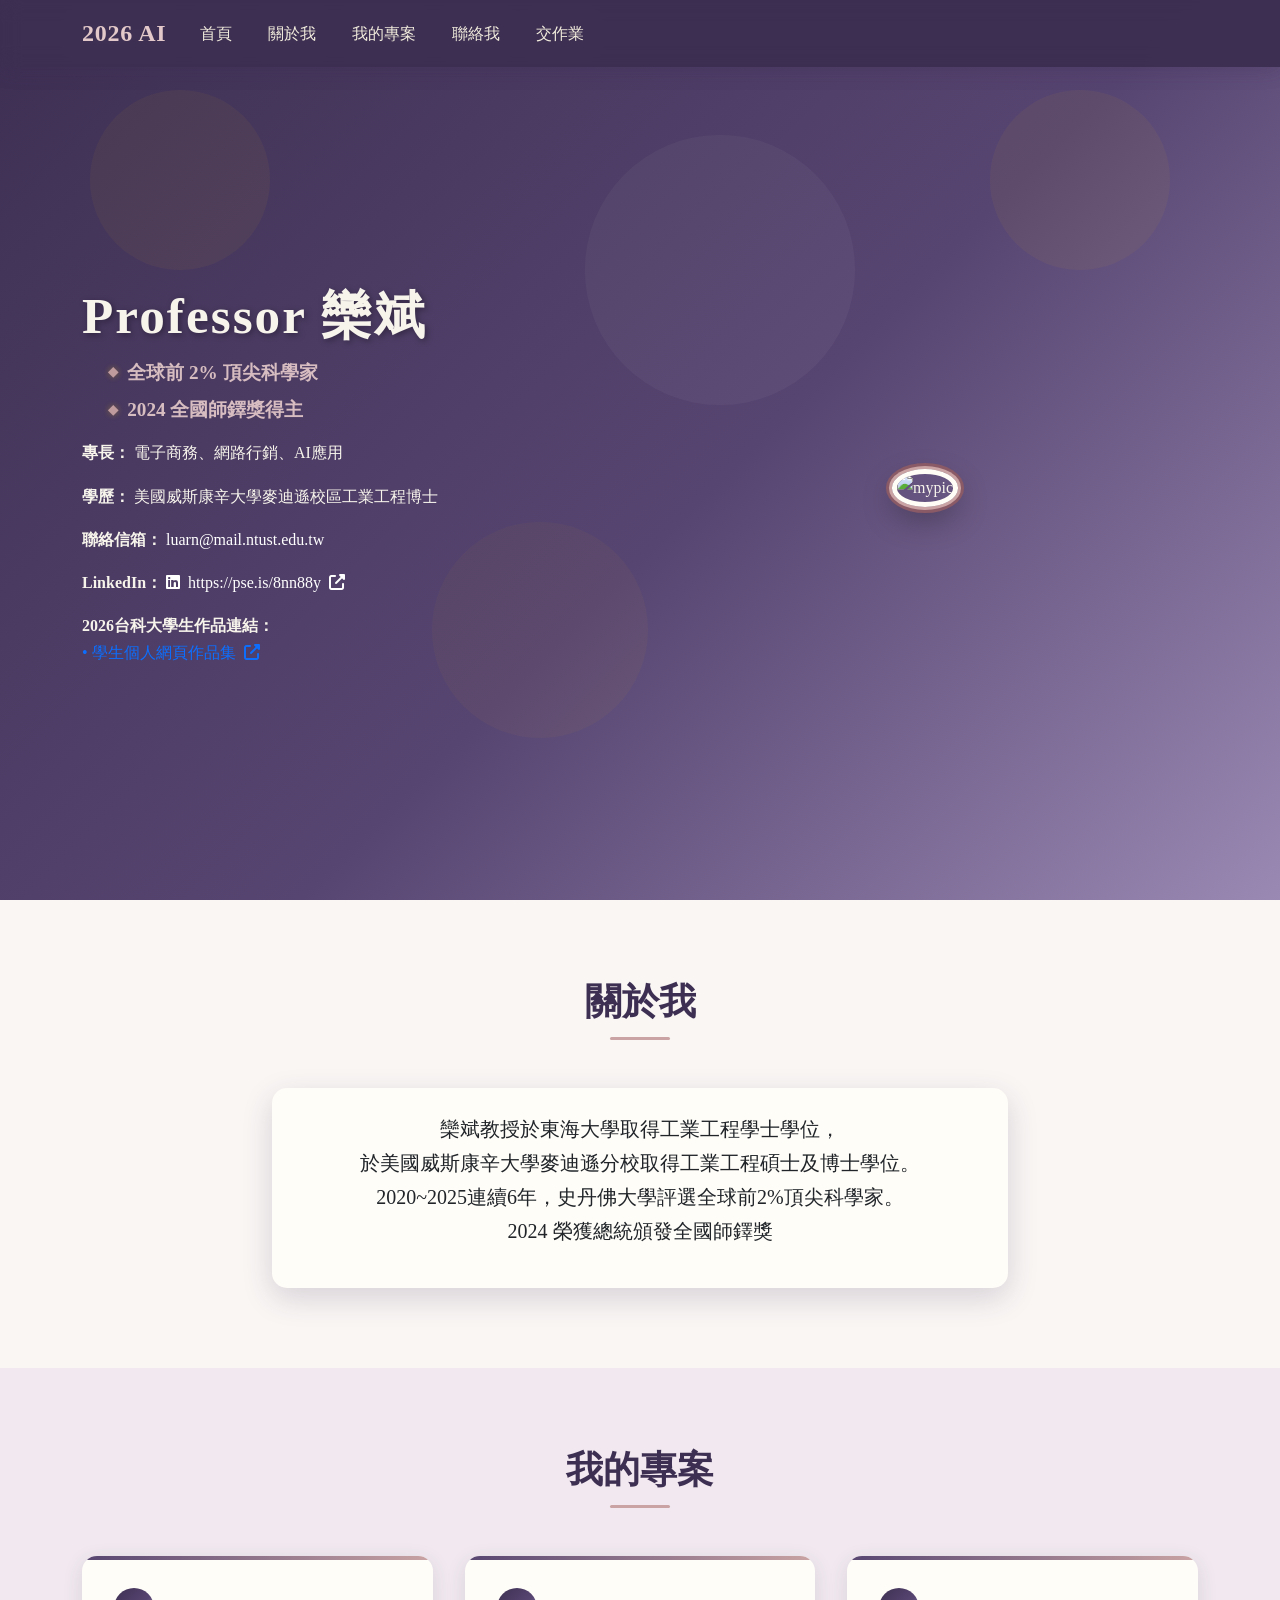
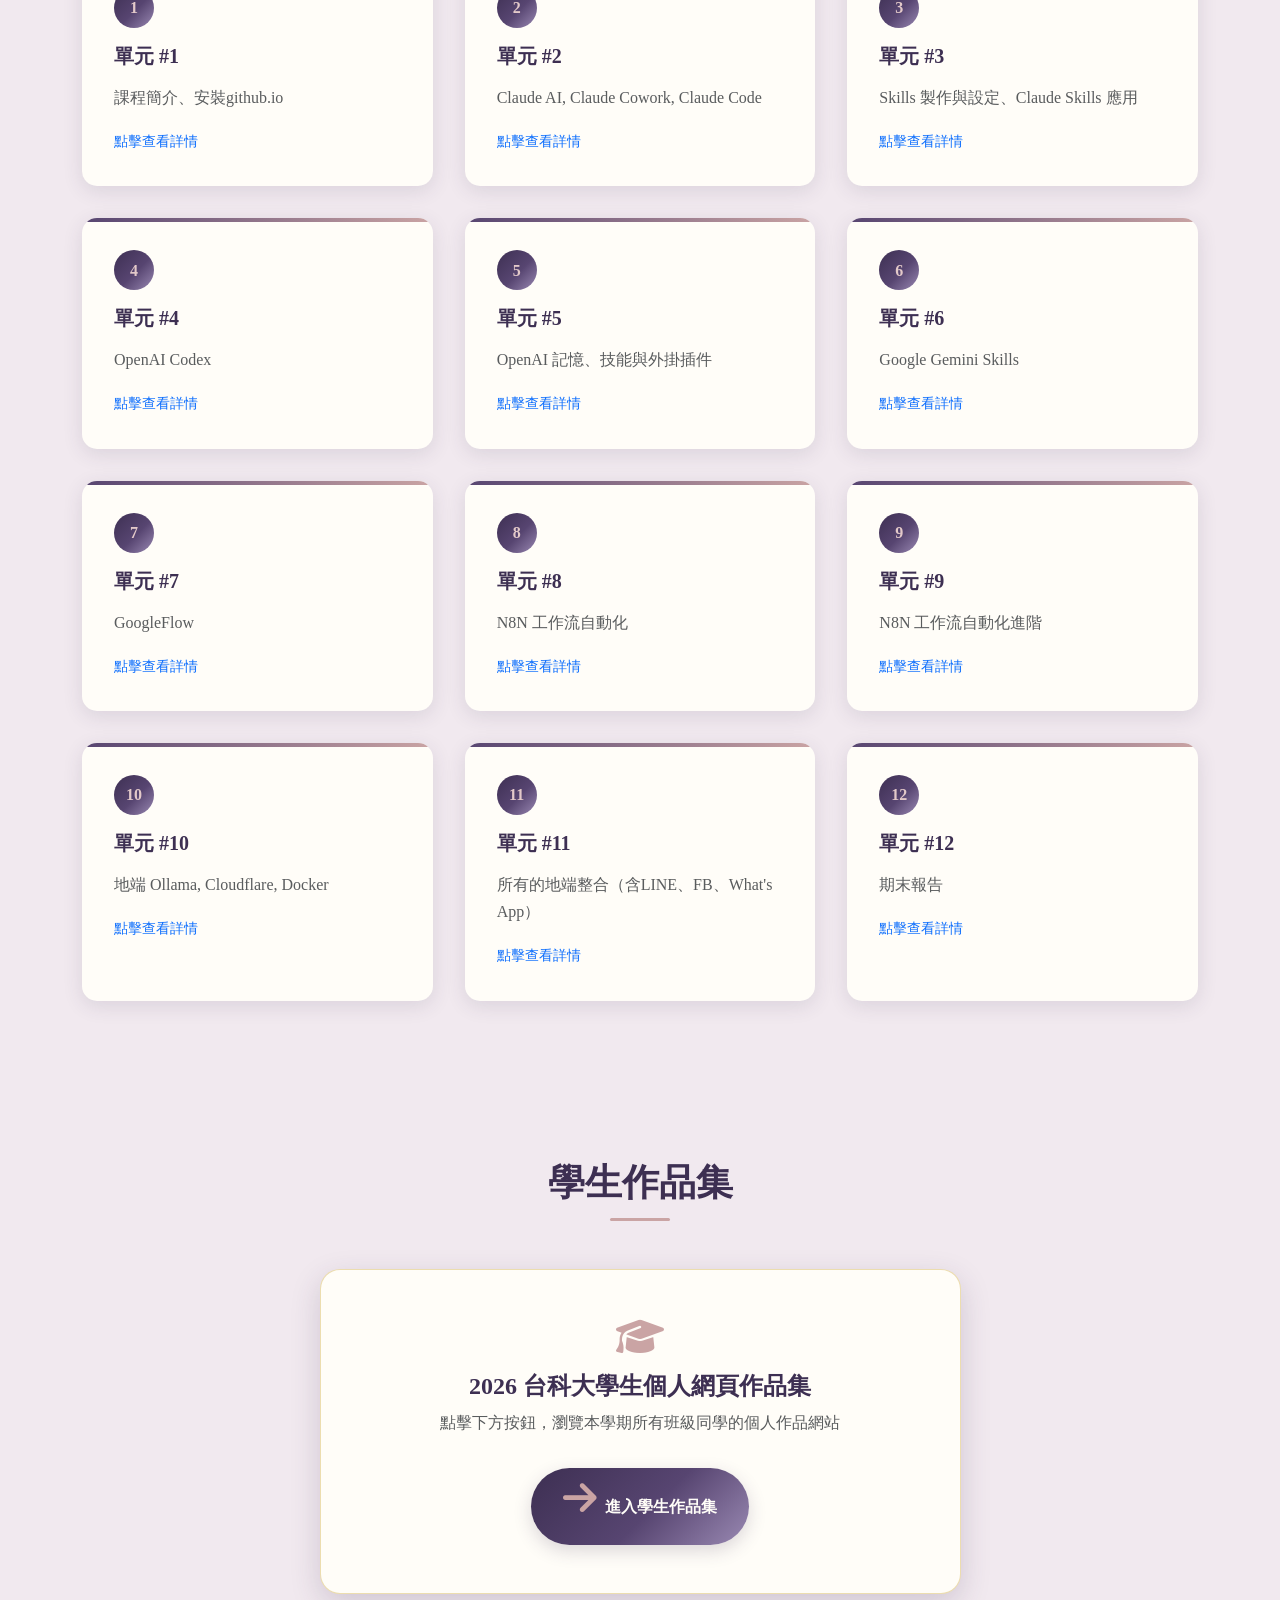
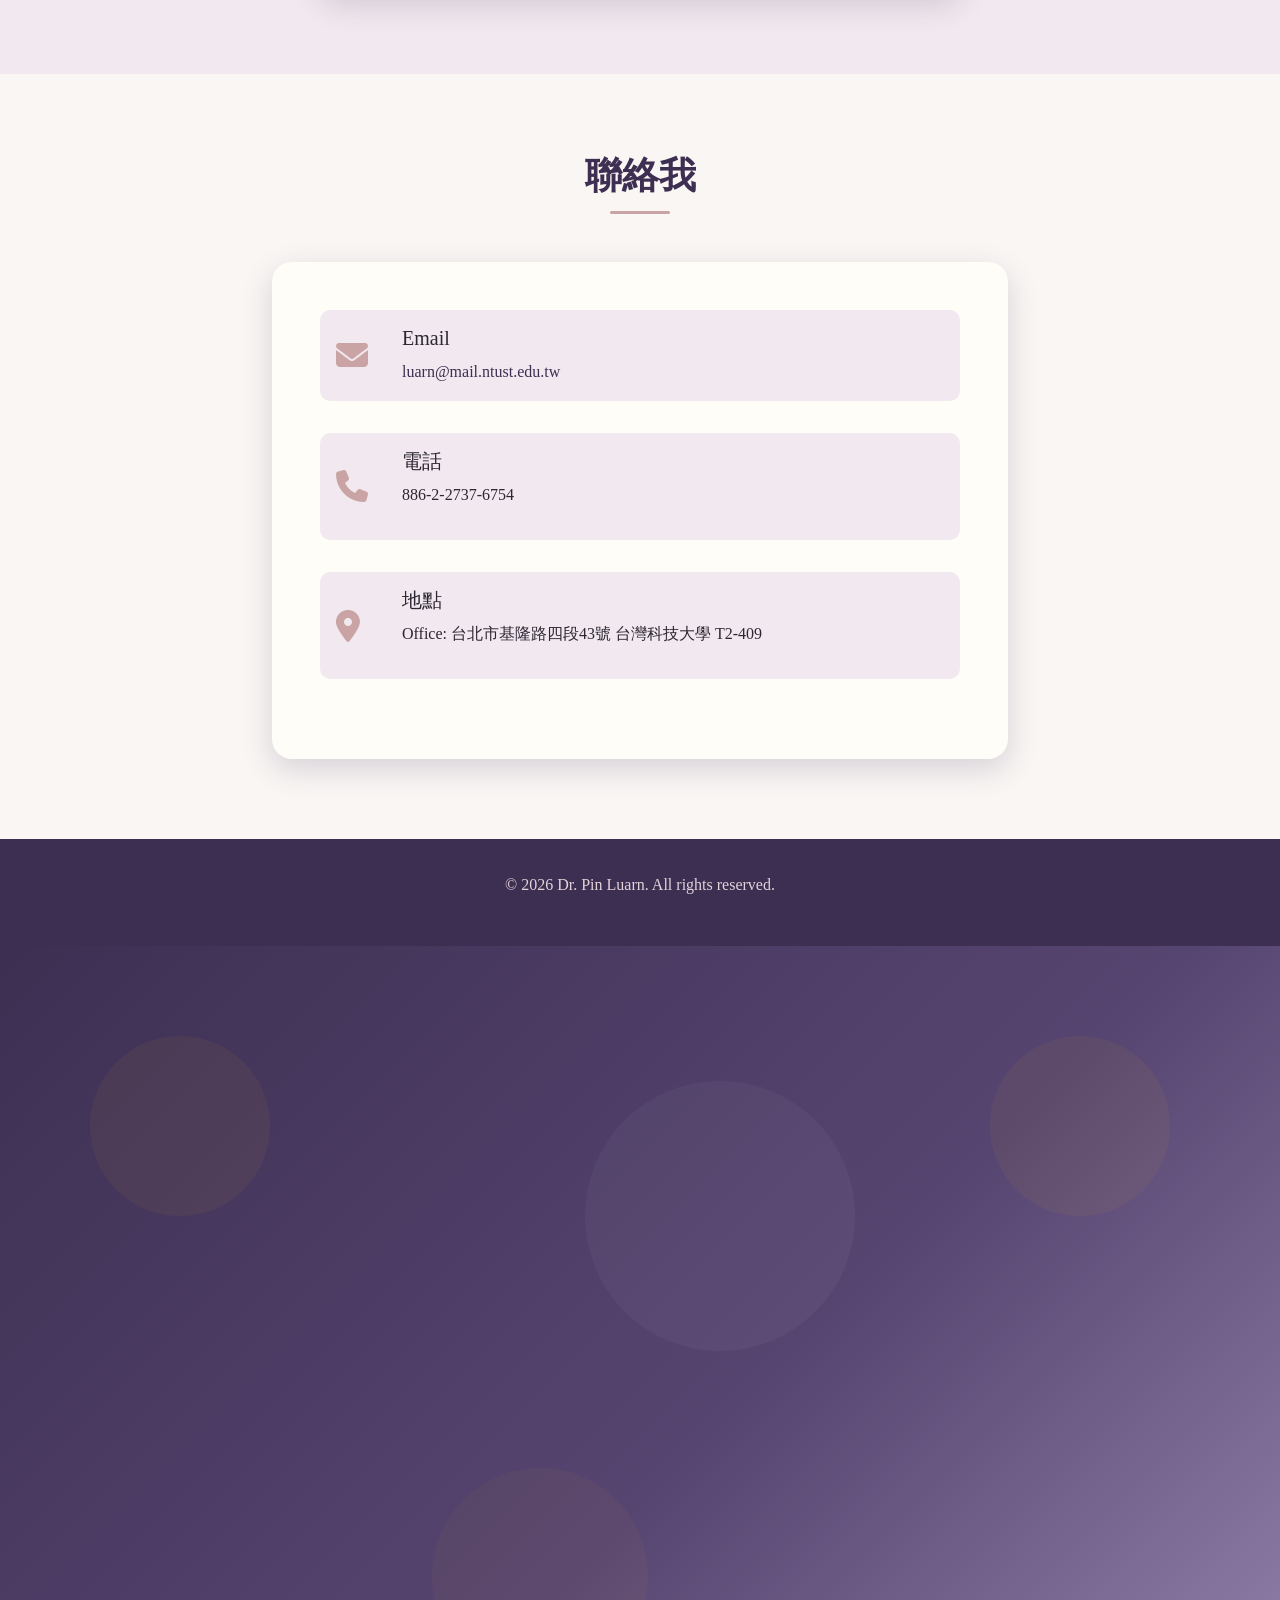
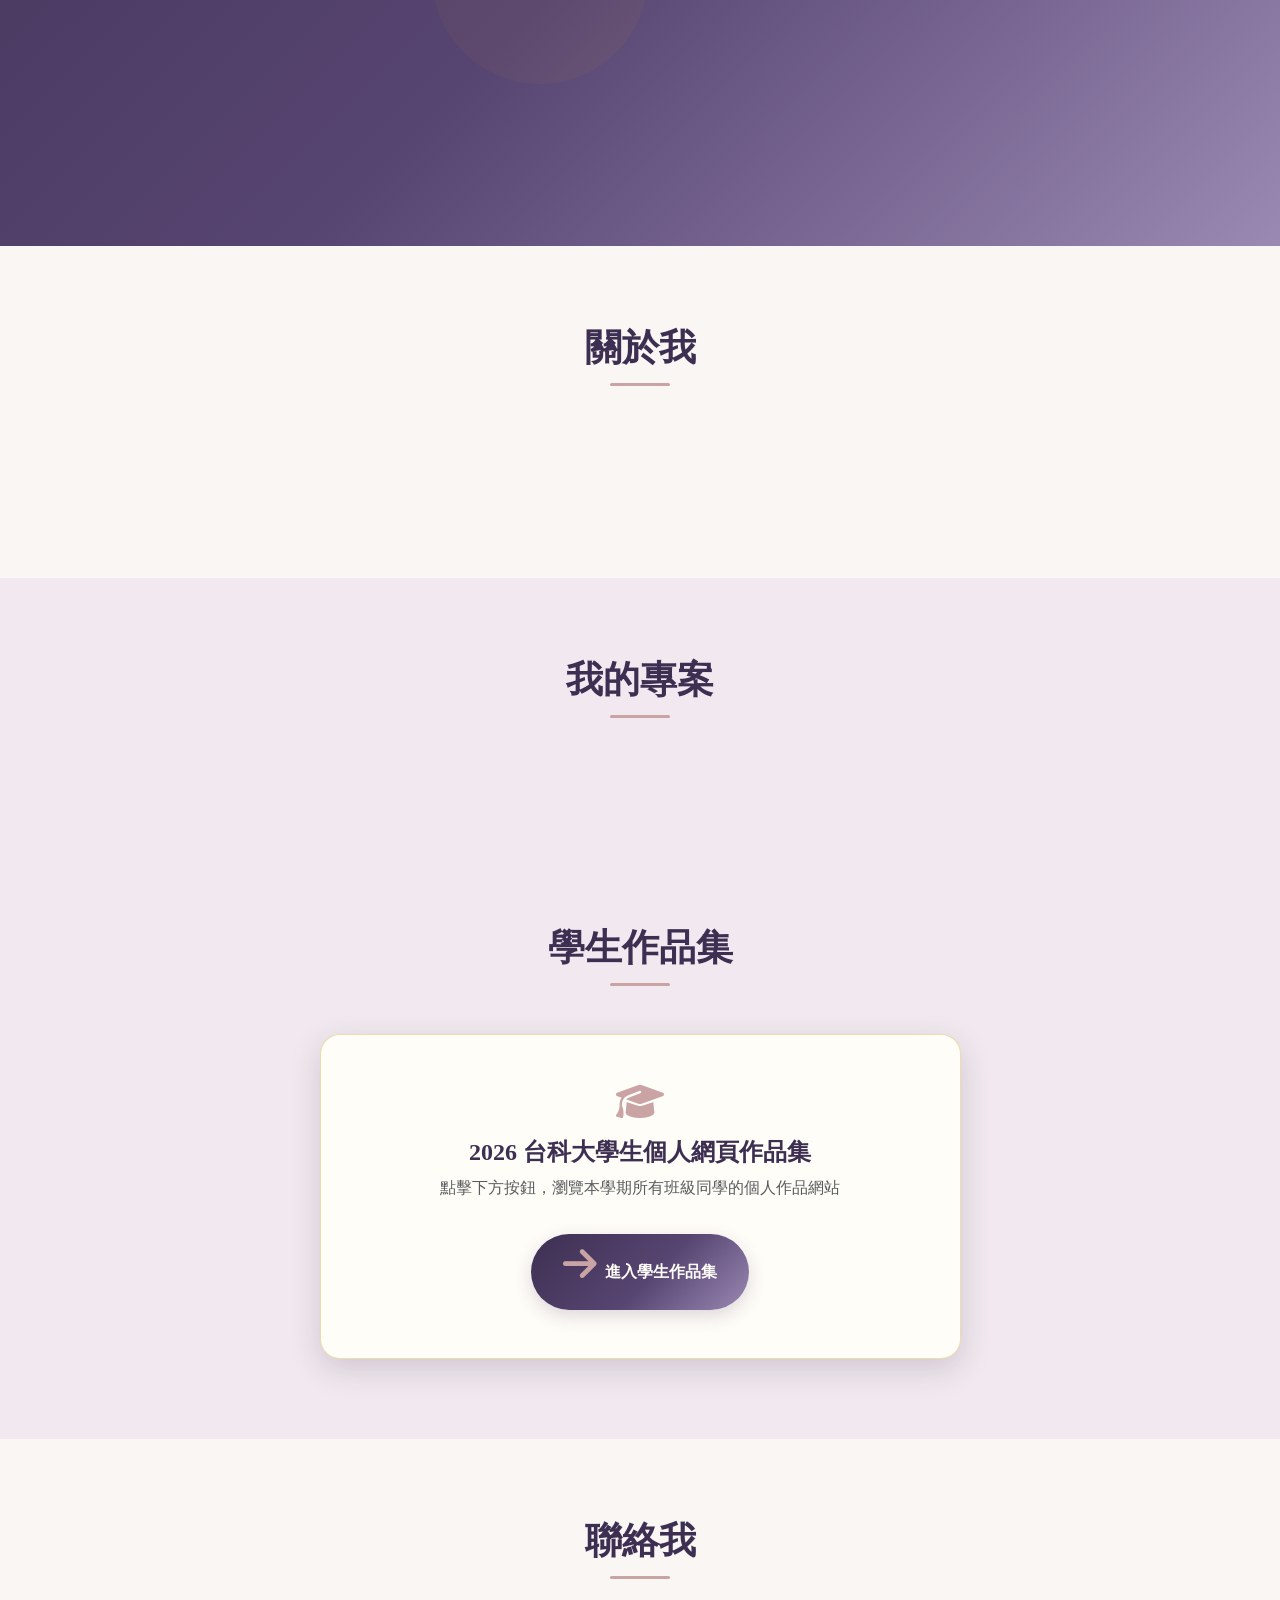
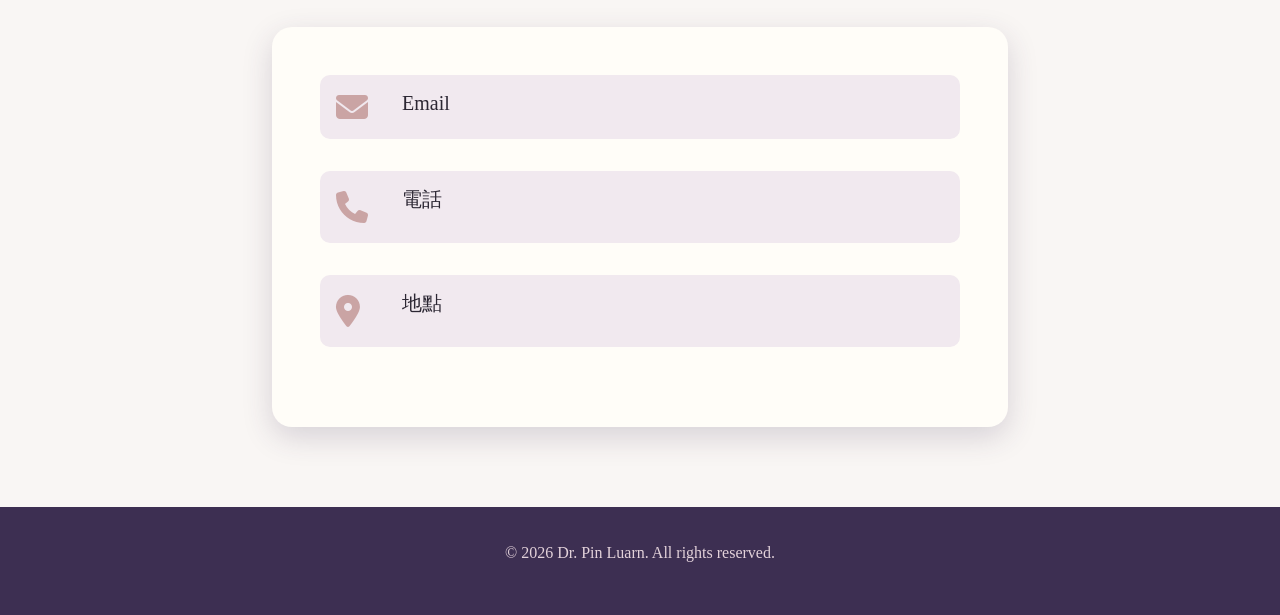
==== index.html @ 885c005f "Update index.html" ====
<!DOCTYPE html>
<html lang="en">
<head>
    <meta charset="UTF-8"><!DOCTYPE html>
<html lang="en">
<head>
    <meta charset="UTF-8">
    <meta name="viewport" content="width=device-width, initial-scale=1.0">
    <title>趙展源 william阿威 | 2026 AI 個人網站</title>
    <link href="https://cdnjs.cloudflare.com/ajax/libs/bootstrap/5.3.0/css/bootstrap.min.css" rel="stylesheet">
    <link href="https://cdnjs.cloudflare.com/ajax/libs/font-awesome/6.4.0/css/all.min.css" rel="stylesheet">
    <link rel="stylesheet" href="style.css">
    <link rel="icon" type="image/x-icon" href="favicon.ico">
</head>
<!-- chatbot 暫時隱藏，未來啟用時取消下方註解並確認檔名為 chatbot.js -->
<!-- <script src="chatbot.js"></script> -->
<body>
    <!-- Navigation -->
    <nav class="navbar navbar-expand-lg fixed-top">
        <div class="container">
            <a class="navbar-brand" href="#home">2026 AI</a>

            <button class="navbar-toggler" type="button" data-bs-toggle="collapse" data-bs-target="#navbarNav">
                <span class="navbar-toggler-icon"></span>
            </button>

            <div class="collapse navbar-collapse" id="navbarNav">
                <ul class="navbar-nav me-auto">
                    <li class="nav-item">
                        <a class="nav-link" href="#home">首頁</a>
                    </li>
                    <li class="nav-item">
                        <a class="nav-link" href="#about">關於我</a>
                    </li>
                    <li class="nav-item">
                        <a class="nav-link" href="#projects">我的專案</a>
                    </li>
                    <li class="nav-item">
                        <a class="nav-link" href="#contact">聯絡我</a>
                    </li>
                    <li class="nav-item">
                        <a class="nav-link" href="homework.html">交作業</a>
                    </li>
                </ul>
            </div>
        </div>
    </nav>

    <!-- Hero Section -->
    <section id="home" class="hero">
        <div class="container">
            <div class="row align-items-center">
                <div class="col-lg-6 hero-content fade-in">
                    <h1 id="name"></h1>
                    <div class="titles-container">
                        <p class="subtitle title-line" id="title1"></p>
                        <p class="subtitle title-line" id="title2"></p>
                    </div>
                    <div class="mb-3">
                        <strong>專長：</strong>
                        <span id="expertise"></span>
                    </div>
                    <div class="mb-3">
                        <strong>學歷：</strong>
                        <span id="education"></span>
                    </div>
                    <div class="mb-3">
                        <strong>聯絡信箱：</strong>
                        <a href="/cdn-cgi/l/email-protection#a9" class="text-white" id="email"></a>
                    </div>
                    <div class="mb-3">
                        <strong>LinkedIn：</strong>
                        <a href="" target="_blank" class="text-white" id="linkedin">
                            <i class="fab fa-linkedin me-1"></i>
                            <span id="linkedin-text"></span>
                            <i class="fas fa-external-link-alt ms-1"></i>
                        </a>
                    </div>
                    <div class="mb-4 student-links">
                        <strong>2026台科大學生作品連結：</strong>
                        <div class="student-link-item">
                            <a href="https://2026hai.github.io/student.html" target="_blank">
                                • 學生個人網頁作品集
                                <i class="fas fa-external-link-alt ms-1"></i>
                            </a>
                        </div>
                    </div>
                </div>
                <div class="col-lg-6 text-center fade-in">
                    <img src="mypic.jpg" alt="mypic" class="profile-img">
                </div>
            </div>
        </div>
    </section>

    <!-- About Section -->
    <section id="about" class="section">
        <div class="container">
            <h2 class="section-title">關於我</h2>
            <div class="row justify-content-center">
                <div class="col-lg-8">
                    <div class="card fade-in">
                        <div class="card-body p-4">
                            <p class="lead text-center" id="about-text">
                            </p>
                        </div>
                    </div>
                </div>
            </div>
        </div>
    </section>

    <!-- Projects Section -->
    <section id="projects" class="section bg-light">
        <div class="container">
            <h2 class="section-title">我的專案</h2>

            <!-- Projects Grid -->
            <div class="project-grid fade-in" id="projects-grid">
                <!-- Projects will be dynamically generated -->
            </div>
        </div>
    </section>

    <!-- Student Portfolio Section -->
    <section id="portfolio" class="section bg-light">
        <div class="container">
            <h2 class="section-title">學生作品集</h2>
            <div class="row justify-content-center">
                <div class="col-lg-7">
                    <div class="portfolio-cta fade-in">
                        <i class="fas fa-graduation-cap"></i>
                        <h4 style="color: var(--navy-deep); font-weight: 700;">2026 台科大學生個人網頁作品集</h4>
                        <p class="text-muted mt-2">點擊下方按鈕，瀏覽本學期所有班級同學的個人作品網站</p>
                        <a href="https://2026hai.github.io/student.html" target="_blank" class="btn-elegant">
                            <i class="fas fa-arrow-right"></i> 進入學生作品集
                        </a>
                    </div>
                </div>
            </div>
        </div>
    </section>

    <!-- Contact Section -->
    <section id="contact" class="section">
        <div class="container">
            <h2 class="section-title">聯絡我</h2>
            <div class="row justify-content-center">
                <div class="col-lg-8">
                    <div class="contact-info fade-in">
                        <div class="contact-item">
                            <i class="fas fa-envelope"></i>
                            <div>
                                <h5>Email</h5>
                                <a id="contact-email1" href=""></a>
                            </div>
                        </div>
                        <div class="contact-item">
                            <i class="fas fa-phone"></i>
                            <div>
                                <h5>電話</h5>
                                <p id="contact-phone"></p>
                            </div>
                        </div>
                        <div class="contact-item">
                            <i class="fas fa-map-marker-alt"></i>
                            <div>
                                <h5>地點</h5>
                                <p id="contact-location"></p>
                            </div>
                        </div>
                    </div>
                </div>
            </div>
        </div>
    </section>

    <!-- Footer -->
    <footer class="footer">
        <div class="container">
            <p>&copy; 2026 Dr. Pin Luarn. All rights reserved.</p>
        </div>
    </footer>

    <!-- Bootstrap JS -->
    <script data-cfasync="false" src="/cdn-cgi/scripts/5c5dd728/cloudflare-static/email-decode.min.js"></script><script src="https://cdnjs.cloudflare.com/ajax/libs/bootstrap/5.3.0/js/bootstrap.bundle.min.js"></script>

    <script>
        

        // Project data
        const projects = [
            {id: 1, title: '單元 #1', description: '課程簡介、安裝github.io'},
            {id: 2, title: '單元 #2', description: 'Claude AI, Claude Cowork, Claude Code'},
            {id: 3, title: '單元 #3', description: 'Skills 製作與設定、Claude Skills 應用'},
            {id: 4, title: '單元 #4', description: 'OpenAI Codex'},
            {id: 5, title: '單元 #5', description: 'OpenAI 記憶、技能與外掛插件'},
            {id: 6, title: '單元 #6', description: 'Google Gemini Skills'},
            {id: 7, title: '單元 #7', description: 'GoogleFlow'},
            {id: 8, title: '單元 #8', description: 'N8N 工作流自動化'},
            {id: 9, title: '單元 #9', description: 'N8N 工作流自動化進階'},
            {id: 10, title: '單元 #10', description: '地端 Ollama, Cloudflare, Docker'},
            {id: 11, title: '單元 #11', description: "所有的地端整合（含LINE、FB、What's App）"},
            {id: 12, title: '單元 #12', description: '期末報告'}
        ];

        // Initialize page
        document.addEventListener('DOMContentLoaded', function() {
            loadProfileData();
            renderProjects();
            initScrollAnimations();
            initSmoothScrolling();
        });

        // Load profile data
        function loadProfileData() {
            // Update home section
            document.getElementById('name').textContent = profileData.name;
            document.getElementById('title1').textContent = profileData.title1;
            document.getElementById('title2').textContent = profileData.title2;
            document.getElementById('expertise').textContent = profileData.expertise;
            document.getElementById('education').textContent = profileData.education;
            document.getElementById('email').textContent = profileData.email;
            document.getElementById('email').href = `mailto:${profileData.email}`;
            document.getElementById('linkedin').href = profileData.linkedin;
            document.getElementById('linkedin-text').textContent = profileData.linkedin;
            const aboutText = [profileData.about1, profileData.about2, profileData.about3, profileData.about4]
                .filter(text => text && text.trim()) // Remove empty parts
                .join(' ');
            document.getElementById('about-text').innerHTML = aboutText;
            document.getElementById('contact-email1').textContent = profileData.email;
            document.getElementById('contact-email1').href = `mailto:${profileData.email}`;
            document.getElementById('contact-phone').textContent = profileData.phone;
            document.getElementById('contact-location').innerHTML = profileData.location;
        }

        // Render projects
        function renderProjects() {
            const grid = document.getElementById('projects-grid');

            grid.innerHTML = projects.map(project => {
                return `
                    <div class="project-card" onclick="openProject(${project.id})">
                        <div class="project-number">${project.id}</div>
                        <h5>${project.title}</h5>
                        <p class="text-muted">${project.description}</p>
                        <small class="text-primary">點擊查看詳情</small>
                    </div>
                `;
            }).join('');
        }

        // Open project details
        function openProject(id) {
            // Navigate to unit.html with unit ID as parameter
            window.open(`unit.html?unit=${id}`, '_blank');
        }

        // Scroll animations
        function initScrollAnimations() {
            const observerOptions = {
                threshold: 0.1,
                rootMargin: '0px 0px -50px 0px'
            };

            const observer = new IntersectionObserver((entries) => {
                entries.forEach(entry => {
                    if (entry.isIntersecting) {
                        entry.target.classList.add('visible');
                    }
                });
            }, observerOptions);

            document.querySelectorAll('.fade-in').forEach(el => {
                observer.observe(el);
            });
        }

        // Smooth scrolling for navigation links
        function initSmoothScrolling() {
            document.querySelectorAll('a[href^="#"]').forEach(anchor => {
                anchor.addEventListener('click', function (e) {
                    e.preventDefault();
                    const target = document.querySelector(this.getAttribute('href'));
                    if (target) {
                        const headerOffset = 70;
                        const elementPosition = target.getBoundingClientRect().top;
                        const offsetPosition = elementPosition + window.pageYOffset - headerOffset;

                        window.scrollTo({
                            top: offsetPosition,
                            behavior: 'smooth'
                        });
                    }
                });
            });
        }

        // Navbar background on scroll
        window.addEventListener('scroll', function() {
            const navbar = document.querySelector('.navbar');
            if (window.scrollY > 50) {
                navbar.style.background = 'rgba(255,255,255,0.98)';
            } else {
                navbar.style.background = 'rgba(255,255,255,0.95)';
            }
        });
// ====== User Profile Data Section - Please modify the content below ======
        const profileData = {
            name: "Professor 欒斌",
            title1: "全球前 2% 頂尖科學家",
            title2: "2024 全國師鐸獎得主",
            expertise: "電子商務、網路行銷、AI應用",
            education: "美國威斯康辛大學麥迪遜校區工業工程博士",
            email: "luarn@mail.ntust.edu.tw",
            linkedin: "https://pse.is/8nn88y",
            about1: "欒斌教授於東海大學取得工業工程學士學位，<br>",
            about2: "於美國威斯康辛大學麥迪遜分校取得工業工程碩士及博士學位。<br>",
            about3: "2020~2025連續6年，史丹佛大學評選全球前2%頂尖科學家。<br>",
            about4: "2024 榮獲總統頒發全國師鐸獎", 
            phone: "886-2-2737-6754",
            location: "Office: 台北市基隆路四段43號 台灣科技大學 T2-409"
        };
    </script>
</body>
</html>
    <meta name="viewport" content="width=device-width, initial-scale=1.0">
    <title>欒斌教授 | 2026 AI 個人網站</title>
    <link href="https://cdnjs.cloudflare.com/ajax/libs/bootstrap/5.3.0/css/bootstrap.min.css" rel="stylesheet">
    <link href="https://cdnjs.cloudflare.com/ajax/libs/font-awesome/6.4.0/css/all.min.css" rel="stylesheet">
    <link rel="stylesheet" href="style.css">
    <link rel="icon" type="image/x-icon" href="favicon.ico">
</head>
<!-- chatbot 暫時隱藏，未來啟用時取消下方註解並確認檔名為 chatbot.js -->
<!-- <script src="chatbot.js"></script> -->
<body>
    <!-- Navigation -->
    <nav class="navbar navbar-expand-lg fixed-top">
        <div class="container">
            <a class="navbar-brand" href="#home">2026 AI</a>

            <button class="navbar-toggler" type="button" data-bs-toggle="collapse" data-bs-target="#navbarNav">
                <span class="navbar-toggler-icon"></span>
            </button>

            <div class="collapse navbar-collapse" id="navbarNav">
                <ul class="navbar-nav me-auto">
                    <li class="nav-item">
                        <a class="nav-link" href="#home">首頁</a>
                    </li>
                    <li class="nav-item">
                        <a class="nav-link" href="#about">關於我</a>
                    </li>
                    <li class="nav-item">
                        <a class="nav-link" href="#projects">我的專案</a>
                    </li>
                    <li class="nav-item">
                        <a class="nav-link" href="#contact">聯絡我</a>
                    </li>
                    <li class="nav-item">
                        <a class="nav-link" href="homework.html">交作業</a>
                    </li>
                </ul>
            </div>
        </div>
    </nav>

    <!-- Hero Section -->
    <section id="home" class="hero">
        <div class="container">
            <div class="row align-items-center">
                <div class="col-lg-6 hero-content fade-in">
                    <h1 id="name"></h1>
                    <div class="titles-container">
                        <p class="subtitle title-line" id="title1"></p>
                        <p class="subtitle title-line" id="title2"></p>
                    </div>
                    <div class="mb-3">
                        <strong>專長：</strong>
                        <span id="expertise"></span>
                    </div>
                    <div class="mb-3">
                        <strong>學歷：</strong>
                        <span id="education"></span>
                    </div>
                    <div class="mb-3">
                        <strong>聯絡信箱：</strong>
                        <a href="/cdn-cgi/l/email-protection#a9" class="text-white" id="email"></a>
                    </div>
                    <div class="mb-3">
                        <strong>LinkedIn：</strong>
                        <a href="" target="_blank" class="text-white" id="linkedin">
                            <i class="fab fa-linkedin me-1"></i>
                            <span id="linkedin-text"></span>
                            <i class="fas fa-external-link-alt ms-1"></i>
                        </a>
                    </div>
                    <div class="mb-4 student-links">
                        <strong>2026台科大學生作品連結：</strong>
                        <div class="student-link-item">
                            <a href="student.html" target="_blank">
                                • 學生個人網頁作品集
                                <i class="fas fa-external-link-alt ms-1"></i>
                            </a>
                        </div>
                    </div>
                </div>
                <div class="col-lg-6 text-center fade-in">
                    <img src="mypic.jpg" alt="mypic" class="profile-img">
                </div>
            </div>
        </div>
    </section>

    <!-- About Section -->
    <section id="about" class="section">
        <div class="container">
            <h2 class="section-title">關於我</h2>
            <div class="row justify-content-center">
                <div class="col-lg-8">
                    <div class="card fade-in">
                        <div class="card-body p-4">
                            <p class="lead text-center" id="about-text">
                            </p>
                        </div>
                    </div>
                </div>
            </div>
        </div>
    </section>

    <!-- Projects Section -->
    <section id="projects" class="section bg-light">
        <div class="container">
            <h2 class="section-title">我的專案</h2>

            <!-- Projects Grid -->
            <div class="project-grid fade-in" id="projects-grid">
                <!-- Projects will be dynamically generated -->
            </div>
        </div>
    </section>

    <!-- Student Portfolio Section -->
    <section id="portfolio" class="section bg-light">
        <div class="container">
            <h2 class="section-title">學生作品集</h2>
            <div class="row justify-content-center">
                <div class="col-lg-7">
                    <div class="portfolio-cta fade-in">
                        <i class="fas fa-graduation-cap"></i>
                        <h4 style="color: var(--navy-deep); font-weight: 700;">2026 台科大學生個人網頁作品集</h4>
                        <p class="text-muted mt-2">點擊下方按鈕，瀏覽本學期所有班級同學的個人作品網站</p>
                        <a href="student.html" target="_blank" class="btn-elegant">
                            <i class="fas fa-arrow-right"></i> 進入學生作品集
                        </a>
                    </div>
                </div>
            </div>
        </div>
    </section>

    <!-- Contact Section -->
    <section id="contact" class="section">
        <div class="container">
            <h2 class="section-title">聯絡我</h2>
            <div class="row justify-content-center">
                <div class="col-lg-8">
                    <div class="contact-info fade-in">
                        <div class="contact-item">
                            <i class="fas fa-envelope"></i>
                            <div>
                                <h5>Email</h5>
                                <a id="contact-email1" href=""></a>
                            </div>
                        </div>
                        <div class="contact-item">
                            <i class="fas fa-phone"></i>
                            <div>
                                <h5>電話</h5>
                                <p id="contact-phone"></p>
                            </div>
                        </div>
                        <div class="contact-item">
                            <i class="fas fa-map-marker-alt"></i>
                            <div>
                                <h5>地點</h5>
                                <p id="contact-location"></p>
                            </div>
                        </div>
                    </div>
                </div>
            </div>
        </div>
    </section>

    <!-- Footer -->
    <footer class="footer">
        <div class="container">
            <p>&copy; 2026 Dr. Pin Luarn. All rights reserved.</p>
        </div>
    </footer>

    <!-- Bootstrap JS -->
    <script data-cfasync="false" src="/cdn-cgi/scripts/5c5dd728/cloudflare-static/email-decode.min.js"></script><script src="https://cdnjs.cloudflare.com/ajax/libs/bootstrap/5.3.0/js/bootstrap.bundle.min.js"></script>

    <script>
        

        // Project data
        const projects = [
            {id: 1, title: '單元 #1', description: '課程簡介、安裝github.io'},
            {id: 2, title: '單元 #2', description: 'Claude AI, Claude Cowork, Claude Code'},
            {id: 3, title: '單元 #3', description: 'Skills 製作與設定、Claude Skills 應用'},
            {id: 4, title: '單元 #4', description: 'OpenAI Codex'},
            {id: 5, title: '單元 #5', description: 'OpenAI 記憶、技能與外掛插件'},
            {id: 6, title: '單元 #6', description: 'Google Gemini Skills'},
            {id: 7, title: '單元 #7', description: 'GoogleFlow'},
            {id: 8, title: '單元 #8', description: 'N8N 工作流自動化'},
            {id: 9, title: '單元 #9', description: 'N8N 工作流自動化進階'},
            {id: 10, title: '單元 #10', description: '地端 Ollama, Cloudflare, Docker'},
            {id: 11, title: '單元 #11', description: "所有的地端整合（含LINE、FB、What's App）"},
            {id: 12, title: '單元 #12', description: '期末報告'}
        ];

        // Initialize page
        document.addEventListener('DOMContentLoaded', function() {
            loadProfileData();
            renderProjects();
            initScrollAnimations();
            initSmoothScrolling();
        });

        // Load profile data
        function loadProfileData() {
            // Update home section
            document.getElementById('name').textContent = profileData.name;
            document.getElementById('title1').textContent = profileData.title1;
            document.getElementById('title2').textContent = profileData.title2;
            document.getElementById('expertise').textContent = profileData.expertise;
            document.getElementById('education').textContent = profileData.education;
            document.getElementById('email').textContent = profileData.email;
            document.getElementById('email').href = `mailto:${profileData.email}`;
            document.getElementById('linkedin').href = profileData.linkedin;
            document.getElementById('linkedin-text').textContent = profileData.linkedin;
            const aboutText = [profileData.about1, profileData.about2, profileData.about3, profileData.about4]
                .filter(text => text && text.trim()) // Remove empty parts
                .join(' ');
            document.getElementById('about-text').innerHTML = aboutText;
            document.getElementById('contact-email1').textContent = profileData.email;
            document.getElementById('contact-email1').href = `mailto:${profileData.email}`;
            document.getElementById('contact-phone').textContent = profileData.phone;
            document.getElementById('contact-location').innerHTML = profileData.location;
        }

        // Render projects
        function renderProjects() {
            const grid = document.getElementById('projects-grid');

            grid.innerHTML = projects.map(project => {
                return `
                    <div class="project-card" onclick="openProject(${project.id})">
                        <div class="project-number">${project.id}</div>
                        <h5>${project.title}</h5>
                        <p class="text-muted">${project.description}</p>
                        <small class="text-primary">點擊查看詳情</small>
                    </div>
                `;
            }).join('');
        }

        // Open project details
        function openProject(id) {
            // Navigate to unit.html with unit ID as parameter
            window.open(`unit.html?unit=${id}`, '_blank');
        }

        // Scroll animations
        function initScrollAnimations() {
            const observerOptions = {
                threshold: 0.1,
                rootMargin: '0px 0px -50px 0px'
            };

            const observer = new IntersectionObserver((entries) => {
                entries.forEach(entry => {
                    if (entry.isIntersecting) {
                        entry.target.classList.add('visible');
                    }
                });
            }, observerOptions);

            document.querySelectorAll('.fade-in').forEach(el => {
                observer.observe(el);
            });
        }

        // Smooth scrolling for navigation links
        function initSmoothScrolling() {
            document.querySelectorAll('a[href^="#"]').forEach(anchor => {
                anchor.addEventListener('click', function (e) {
                    e.preventDefault();
                    const target = document.querySelector(this.getAttribute('href'));
                    if (target) {
                        const headerOffset = 70;
                        const elementPosition = target.getBoundingClientRect().top;
                        const offsetPosition = elementPosition + window.pageYOffset - headerOffset;

                        window.scrollTo({
                            top: offsetPosition,
                            behavior: 'smooth'
                        });
                    }
                });
            });
        }

        // Navbar background on scroll
        window.addEventListener('scroll', function() {
            const navbar = document.querySelector('.navbar');
            if (window.scrollY > 50) {
                navbar.style.background = 'rgba(255,255,255,0.98)';
            } else {
                navbar.style.background = 'rgba(255,255,255,0.95)';
            }
        });
// ====== User Profile Data Section - Please modify the content below ======
        const profileData = {
            name: "趙展源 William阿威",
            title1: "專業倒酒師",
            title2: "單車環島封面人物",
            title3: "桃園蕭敬騰",
            expertise: "塑膠射出製造、組裝OEM代工、品酒",
            education: "台灣科技大學資訊管理系EMBA",
            email: "M11409919@mail.ntust.edu.tw",
            about1: "趙展源於台灣科技大學就讀資訊管理系，<br>",
            about2: "wset wine level 2。<br>",
            about3: "單車環島2次。<br>",
            about4: "泳渡日月潭2次", 
            about: "百岳8座單攻、日本富士山單攻、韓國漢拏山單攻", 
            phone: "886-3-3293-3456",
            location: "Office: 桃園市龜山區山鶯路中華巷2-1號 晟峰精密"
        };
    </script>
</body>
</html>
---- style.css ----
/* ============================================================
   2026 AI 個人網站 - 共用樣式
   主題：典雅深藍 × 香檬金（學術氣質配色）
   ============================================================ */
:root {
    --navy-deep:   #3d2f52;   /* 主色：深紫 */
    --navy-mid:    #574571;   /* 漸層中段 */
    --navy-soft:   #9a89b3;   /* 漸層末端／次要色（柔和紫） */
    --gold:        #caa4a4;   /* 強調玫瑰金 */
    --gold-light:  #e3c9c9;   /* 柔和玫瑰金（hover、邊框） */
    --cream:       #f9f6f4;   /* 背景米白（微暖調） */
    --cream-deep:  #f1e9ef;   /* 卡片底色／淺色背景 */
    --ink:         #2c2733;   /* 主文字 */
    --ink-soft:    #6b5f73;   /* 次要文字 */

    --gradient-navy: linear-gradient(135deg, var(--navy-deep) 0%, var(--navy-mid) 55%, var(--navy-soft) 100%);
    --shadow-navy: rgba(61, 47, 82, 0.18);
}

* {
    margin: 0;
    padding: 0;
    box-sizing: border-box;
}

body {
    font-family: 'Noto Serif TC', 'PingFang TC', 'Microsoft JhengHei', 'Segoe UI', serif;
    line-height: 1.7;
    color: var(--ink);
    background: var(--cream);
}

a { text-decoration: none; }

/* ---------------- Navigation ---------------- */
.navbar {
    background: rgba(61, 47, 82, 0.96) !important;
    backdrop-filter: blur(10px);
    box-shadow: 0 2px 20px var(--shadow-navy);
    transition: all 0.3s ease;
}

.navbar-brand {
    font-weight: 700;
    font-size: 1.5rem;
    color: var(--gold-light) !important;
    letter-spacing: 0.03em;
}

.navbar-nav .nav-link {
    color: #f1ecdd !important;
    font-weight: 500;
    margin: 0 10px;
    transition: all 0.3s ease;
}

.navbar-nav .nav-link:hover {
    color: var(--gold) !important;
    transform: translateY(-2px);
}

/* ---------------- Hero ---------------- */
.hero {
    background: var(--gradient-navy);
    min-height: 100vh;
    display: flex;
    align-items: center;
    color: #f7f4ec;
    position: relative;
    overflow: hidden;
    padding-top: 76px;
}

.hero::before {
    content: '';
    position: absolute;
    inset: 0;
    background: url("data:image/svg+xml,%3Csvg xmlns='http://www.w3.org/2000/svg' viewBox='0 0 1000 1000'%3E%3Ccircle cx='200' cy='200' r='100' fill='rgba(201,162,39,0.07)'/%3E%3Ccircle cx='800' cy='300' r='150' fill='rgba(255,255,255,0.04)'/%3E%3Ccircle cx='600' cy='700' r='120' fill='rgba(201,162,39,0.05)'/%3E%3C/svg%3E");
    animation: float 14s ease-in-out infinite;
    will-change: transform;
    transform: translate3d(0,0,0);
    pointer-events: none;
}
@keyframes float {
    0%, 100% { transform: translate3d(0, 0, 0) scale(1); }
    50%      { transform: translate3d(24px, -60px, 0) scale(1.03); }
}

.hero-content { position: relative; z-index: 2; }

.hero h1 {
    font-size: 3.2rem;
    font-weight: 700;
    margin-bottom: 0.6rem;
    letter-spacing: 0.04em;
    text-shadow: 2px 2px 6px rgba(0,0,0,0.35);
}

.hero .subtitle {
    font-size: 1.2rem;
    margin-bottom: 1.6rem;
    opacity: 0.92;
}

.titles-container { margin-bottom: 0.8rem; }

.title-line {
    position: relative;
    padding-left: 1.6rem;
    font-weight: 600;
    color: var(--gold-light) !important;
    margin-bottom: 0.3rem !important;
    display: flex;
    align-items: center;
}
.title-line:before {
    content: "◆";
    color: var(--gold);
    font-size: 0.7em;
    margin-right: 0.6rem;
    text-shadow: 0 0 6px rgba(201,162,39,0.5);
}
.title-line:last-child { margin-bottom: 0 !important; }

/* ---------------- Profile Image ---------------- */
.profile-img {
    width: clamp(250px, 33vw, 340px);
    height: clamp(250px, 33vw, 340px);
    border-radius: 50%;
    aspect-ratio: 1 / 1;
    object-fit: cover;
    border: 5px solid #fffdf6;
    box-shadow:
        0 0 0 3px var(--gold),
        0 0 0 6px #8a5a66,
        0 12px 32px rgba(0,0,0,0.30);
    transition: transform 0.35s ease, box-shadow 0.35s ease;
}
.profile-img:hover {
    transform: scale(1.05);
    box-shadow:
        0 0 0 3px var(--gold-light),
        0 0 0 6px var(--gold),
        0 18px 40px rgba(0,0,0,0.35);
}
.hero .profile-img { border-radius: 50% !important; }

/* ---------------- Sections ---------------- */
.section { padding: 80px 0; }

.section-title {
    text-align: center;
    font-size: 2.3rem;
    margin-bottom: 3rem;
    color: var(--navy-deep);
    font-weight: 700;
    position: relative;
}
.section-title::after {
    content: '';
    display: block;
    width: 60px;
    height: 3px;
    background: var(--gold);
    margin: 0.8rem auto 0;
    border-radius: 2px;
}

.bg-light { background: var(--cream-deep) !important; }

/* ---------------- Cards ---------------- */
.card {
    border: none;
    border-radius: 15px;
    box-shadow: 0 10px 30px var(--shadow-navy);
    transition: transform 0.3s ease, box-shadow 0.3s ease;
    background: #fffdf8;
}
.card:hover {
    transform: translateY(-8px);
    box-shadow: 0 20px 40px rgba(61, 47, 82, 0.25);
}

/* ---------------- Filter Buttons ---------------- */
.filter-buttons { text-align: center; margin-bottom: 3rem; }

.filter-btn {
    background: #fffdf8;
    color: var(--navy-mid);
    border: 2px solid var(--navy-mid);
    padding: 10px 25px;
    margin: 5px;
    border-radius: 25px;
    font-weight: 500;
    transition: all 0.3s ease;
}
.filter-btn:hover,
.filter-btn.active {
    background: var(--navy-mid);
    color: #fffdf8;
    transform: translateY(-2px);
    box-shadow: 0 5px 15px var(--shadow-navy);
}

/* ---------------- Project Grid ---------------- */
.project-grid {
    display: grid;
    grid-template-columns: repeat(auto-fit, minmax(300px, 1fr));
    gap: 2rem;
    margin-top: 2rem;
}

.project-card {
    background: #fffdf8;
    padding: 2rem;
    border-radius: 15px;
    box-shadow: 0 5px 20px rgba(61, 47, 82, 0.12);
    transition: all 0.3s ease;
    cursor: pointer;
    position: relative;
    overflow: hidden;
}
.project-card::before {
    content: '';
    position: absolute;
    top: 0; left: 0;
    width: 100%; height: 4px;
    background: linear-gradient(90deg, var(--navy-mid), var(--gold));
}
.project-card:hover {
    transform: translateY(-10px);
    box-shadow: 0 15px 35px rgba(61, 47, 82, 0.22);
}

.project-number {
    background: var(--gradient-navy);
    color: var(--gold-light);
    width: 40px; height: 40px;
    border-radius: 50%;
    display: flex; align-items: center; justify-content: center;
    font-weight: 700;
    margin-bottom: 1rem;
}

.project-card h5 { color: var(--navy-deep); margin-bottom: 1rem; font-weight: 700; }

/* ---------------- Student Portfolio CTA ---------------- */
.portfolio-cta {
    background: #fffdf8;
    border: 1px solid rgba(201,162,39,0.35);
    border-radius: 20px;
    box-shadow: 0 10px 30px var(--shadow-navy);
    padding: 3rem 2rem;
    text-align: center;
}
.portfolio-cta i { color: var(--gold); font-size: 2.4rem; margin-bottom: 1rem; }
.btn-elegant {
    display: inline-flex;
    align-items: center;
    gap: 0.5rem;
    background: var(--gradient-navy);
    color: #fffdf8 !important;
    padding: 0.7rem 2rem;
    border-radius: 50px;
    font-weight: 600;
    margin-top: 1rem;
    transition: all 0.3s ease;
    box-shadow: 0 6px 18px var(--shadow-navy);
}
.btn-elegant:hover {
    transform: translateY(-3px);
    box-shadow: 0 10px 24px rgba(20,38,64,0.3);
    color: var(--gold-light) !important;
}

/* ---------------- Contact ---------------- */
.contact-info {
    background: #fffdf8;
    padding: 3rem;
    border-radius: 20px;
    box-shadow: 0 10px 30px var(--shadow-navy);
}
.contact-item {
    display: flex;
    align-items: center;
    margin-bottom: 2rem;
    padding: 1rem;
    background: var(--cream-deep);
    border-radius: 10px;
    transition: transform 0.3s ease;
}
.contact-item:hover { transform: translateX(10px); }
.contact-item i { font-size: 2rem; color: var(--gold); margin-right: 1rem; width: 50px; }
.contact-item a { color: var(--navy-deep) !important; text-decoration: none; }
.contact-item a:hover { color: var(--gold) !important; }

/* ---------------- Footer ---------------- */
.footer {
    background: var(--navy-deep);
    color: #e3d2da;
    text-align: center;
    padding: 2rem 0;
}

/* ---------------- Generic page header (unit / homework) ---------------- */
.project-header {
    background: var(--gradient-navy);
    color: #f7f4ec;
    padding: 120px 0 40px;
    position: relative;
    overflow: hidden;
}
.project-header::before {
    content: '';
    position: absolute;
    inset: 0;
    background: url("data:image/svg+xml,%3Csvg xmlns='http://www.w3.org/2000/svg' viewBox='0 0 1000 1000'%3E%3Ccircle cx='200' cy='200' r='80' fill='rgba(201,162,39,0.07)'/%3E%3Ccircle cx='800' cy='150' r='120' fill='rgba(255,255,255,0.04)'/%3E%3Ccircle cx='500' cy='400' r='100' fill='rgba(201,162,39,0.05)'/%3E%3C/svg%3E");
    animation: float 15s ease-in-out infinite;
}
.project-title {
    color: #fffdf8 !important;
    font-weight: 700;
    font-size: 2.4rem;
    position: relative;
    z-index: 2;
    text-shadow: 2px 4px 8px rgba(0,0,0,0.3);
}
.project-subtitle {
    color: rgba(247,244,236,0.88) !important;
    font-size: 1.1rem;
    margin-top: 0.5rem;
    position: relative;
    z-index: 2;
}
.back-btn {
    background: rgba(255, 253, 248, 0.95);
    color: var(--navy-deep) !important;
    padding: 0.5rem 1.5rem;
    border-radius: 50px;
    text-decoration: none;
    display: inline-flex;
    align-items: center;
    gap: 0.5rem;
    font-weight: 600;
    border: 1px solid rgba(201,162,39,0.3);
    box-shadow: 0 4px 15px rgba(0,0,0,0.2);
    transition: all 0.3s ease;
}
.back-btn:hover {
    background: #fffdf8;
    color: var(--gold) !important;
    transform: translateY(-2px);
}
.breadcrumb-item a { color: #fffdf8; }
.breadcrumb-item a:hover { color: var(--gold); }
.breadcrumb-item.active { color: var(--gold-light); }

/* ---------------- Animations ---------------- */
.fade-in { opacity: 0; transform: translateY(30px); transition: all 0.8s ease; }
.fade-in.visible { opacity: 1; transform: translateY(0); }

/* ---------------- Responsive ---------------- */
@media (max-width: 768px) {
    .hero h1 { font-size: 2.3rem; }
    .profile-img { width: 190px; height: 190px; }
    .project-grid { grid-template-columns: 1fr; }
    .section-title { font-size: 1.9rem; }
    .filter-btn { padding: 8px 20px; font-size: 0.9rem; }
    .project-card { padding: 1.5rem; }
    .contact-info { padding: 2rem; }
    .project-title { font-size: 2rem; }
}

@media (max-width: 576px) {
    .hero h1 { font-size: 1.9rem; }
    .hero .subtitle { font-size: 1.05rem; }
    .section { padding: 60px 0; }
    .profile-img { width: 160px; height: 160px; }
    .project-card { padding: 1.2rem; }
    .contact-info { padding: 1.5rem; }
    .contact-item { flex-direction: column; text-align: center; }
    .contact-item i { margin-right: 0; margin-bottom: 0.5rem; }
}
---- style.css ----
/* ============================================================
   2026 AI 個人網站 - 共用樣式
   主題：典雅深藍 × 香檬金（學術氣質配色）
   ============================================================ */
:root {
    --navy-deep:   #3d2f52;   /* 主色：深紫 */
    --navy-mid:    #574571;   /* 漸層中段 */
    --navy-soft:   #9a89b3;   /* 漸層末端／次要色（柔和紫） */
    --gold:        #caa4a4;   /* 強調玫瑰金 */
    --gold-light:  #e3c9c9;   /* 柔和玫瑰金（hover、邊框） */
    --cream:       #f9f6f4;   /* 背景米白（微暖調） */
    --cream-deep:  #f1e9ef;   /* 卡片底色／淺色背景 */
    --ink:         #2c2733;   /* 主文字 */
    --ink-soft:    #6b5f73;   /* 次要文字 */

    --gradient-navy: linear-gradient(135deg, var(--navy-deep) 0%, var(--navy-mid) 55%, var(--navy-soft) 100%);
    --shadow-navy: rgba(61, 47, 82, 0.18);
}

* {
    margin: 0;
    padding: 0;
    box-sizing: border-box;
}

body {
    font-family: 'Noto Serif TC', 'PingFang TC', 'Microsoft JhengHei', 'Segoe UI', serif;
    line-height: 1.7;
    color: var(--ink);
    background: var(--cream);
}

a { text-decoration: none; }

/* ---------------- Navigation ---------------- */
.navbar {
    background: rgba(61, 47, 82, 0.96) !important;
    backdrop-filter: blur(10px);
    box-shadow: 0 2px 20px var(--shadow-navy);
    transition: all 0.3s ease;
}

.navbar-brand {
    font-weight: 700;
    font-size: 1.5rem;
    color: var(--gold-light) !important;
    letter-spacing: 0.03em;
}

.navbar-nav .nav-link {
    color: #f1ecdd !important;
    font-weight: 500;
    margin: 0 10px;
    transition: all 0.3s ease;
}

.navbar-nav .nav-link:hover {
    color: var(--gold) !important;
    transform: translateY(-2px);
}

/* ---------------- Hero ---------------- */
.hero {
    background: var(--gradient-navy);
    min-height: 100vh;
    display: flex;
    align-items: center;
    color: #f7f4ec;
    position: relative;
    overflow: hidden;
    padding-top: 76px;
}

.hero::before {
    content: '';
    position: absolute;
    inset: 0;
    background: url("data:image/svg+xml,%3Csvg xmlns='http://www.w3.org/2000/svg' viewBox='0 0 1000 1000'%3E%3Ccircle cx='200' cy='200' r='100' fill='rgba(201,162,39,0.07)'/%3E%3Ccircle cx='800' cy='300' r='150' fill='rgba(255,255,255,0.04)'/%3E%3Ccircle cx='600' cy='700' r='120' fill='rgba(201,162,39,0.05)'/%3E%3C/svg%3E");
    animation: float 14s ease-in-out infinite;
    will-change: transform;
    transform: translate3d(0,0,0);
    pointer-events: none;
}
@keyframes float {
    0%, 100% { transform: translate3d(0, 0, 0) scale(1); }
    50%      { transform: translate3d(24px, -60px, 0) scale(1.03); }
}

.hero-content { position: relative; z-index: 2; }

.hero h1 {
    font-size: 3.2rem;
    font-weight: 700;
    margin-bottom: 0.6rem;
    letter-spacing: 0.04em;
    text-shadow: 2px 2px 6px rgba(0,0,0,0.35);
}

.hero .subtitle {
    font-size: 1.2rem;
    margin-bottom: 1.6rem;
    opacity: 0.92;
}

.titles-container { margin-bottom: 0.8rem; }

.title-line {
    position: relative;
    padding-left: 1.6rem;
    font-weight: 600;
    color: var(--gold-light) !important;
    margin-bottom: 0.3rem !important;
    display: flex;
    align-items: center;
}
.title-line:before {
    content: "◆";
    color: var(--gold);
    font-size: 0.7em;
    margin-right: 0.6rem;
    text-shadow: 0 0 6px rgba(201,162,39,0.5);
}
.title-line:last-child { margin-bottom: 0 !important; }

/* ---------------- Profile Image ---------------- */
.profile-img {
    width: clamp(250px, 33vw, 340px);
    height: clamp(250px, 33vw, 340px);
    border-radius: 50%;
    aspect-ratio: 1 / 1;
    object-fit: cover;
    border: 5px solid #fffdf6;
    box-shadow:
        0 0 0 3px var(--gold),
        0 0 0 6px #8a5a66,
        0 12px 32px rgba(0,0,0,0.30);
    transition: transform 0.35s ease, box-shadow 0.35s ease;
}
.profile-img:hover {
    transform: scale(1.05);
    box-shadow:
        0 0 0 3px var(--gold-light),
        0 0 0 6px var(--gold),
        0 18px 40px rgba(0,0,0,0.35);
}
.hero .profile-img { border-radius: 50% !important; }

/* ---------------- Sections ---------------- */
.section { padding: 80px 0; }

.section-title {
    text-align: center;
    font-size: 2.3rem;
    margin-bottom: 3rem;
    color: var(--navy-deep);
    font-weight: 700;
    position: relative;
}
.section-title::after {
    content: '';
    display: block;
    width: 60px;
    height: 3px;
    background: var(--gold);
    margin: 0.8rem auto 0;
    border-radius: 2px;
}

.bg-light { background: var(--cream-deep) !important; }

/* ---------------- Cards ---------------- */
.card {
    border: none;
    border-radius: 15px;
    box-shadow: 0 10px 30px var(--shadow-navy);
    transition: transform 0.3s ease, box-shadow 0.3s ease;
    background: #fffdf8;
}
.card:hover {
    transform: translateY(-8px);
    box-shadow: 0 20px 40px rgba(61, 47, 82, 0.25);
}

/* ---------------- Filter Buttons ---------------- */
.filter-buttons { text-align: center; margin-bottom: 3rem; }

.filter-btn {
    background: #fffdf8;
    color: var(--navy-mid);
    border: 2px solid var(--navy-mid);
    padding: 10px 25px;
    margin: 5px;
    border-radius: 25px;
    font-weight: 500;
    transition: all 0.3s ease;
}
.filter-btn:hover,
.filter-btn.active {
    background: var(--navy-mid);
    color: #fffdf8;
    transform: translateY(-2px);
    box-shadow: 0 5px 15px var(--shadow-navy);
}

/* ---------------- Project Grid ---------------- */
.project-grid {
    display: grid;
    grid-template-columns: repeat(auto-fit, minmax(300px, 1fr));
    gap: 2rem;
    margin-top: 2rem;
}

.project-card {
    background: #fffdf8;
    padding: 2rem;
    border-radius: 15px;
    box-shadow: 0 5px 20px rgba(61, 47, 82, 0.12);
    transition: all 0.3s ease;
    cursor: pointer;
    position: relative;
    overflow: hidden;
}
.project-card::before {
    content: '';
    position: absolute;
    top: 0; left: 0;
    width: 100%; height: 4px;
    background: linear-gradient(90deg, var(--navy-mid), var(--gold));
}
.project-card:hover {
    transform: translateY(-10px);
    box-shadow: 0 15px 35px rgba(61, 47, 82, 0.22);
}

.project-number {
    background: var(--gradient-navy);
    color: var(--gold-light);
    width: 40px; height: 40px;
    border-radius: 50%;
    display: flex; align-items: center; justify-content: center;
    font-weight: 700;
    margin-bottom: 1rem;
}

.project-card h5 { color: var(--navy-deep); margin-bottom: 1rem; font-weight: 700; }

/* ---------------- Student Portfolio CTA ---------------- */
.portfolio-cta {
    background: #fffdf8;
    border: 1px solid rgba(201,162,39,0.35);
    border-radius: 20px;
    box-shadow: 0 10px 30px var(--shadow-navy);
    padding: 3rem 2rem;
    text-align: center;
}
.portfolio-cta i { color: var(--gold); font-size: 2.4rem; margin-bottom: 1rem; }
.btn-elegant {
    display: inline-flex;
    align-items: center;
    gap: 0.5rem;
    background: var(--gradient-navy);
    color: #fffdf8 !important;
    padding: 0.7rem 2rem;
    border-radius: 50px;
    font-weight: 600;
    margin-top: 1rem;
    transition: all 0.3s ease;
    box-shadow: 0 6px 18px var(--shadow-navy);
}
.btn-elegant:hover {
    transform: translateY(-3px);
    box-shadow: 0 10px 24px rgba(20,38,64,0.3);
    color: var(--gold-light) !important;
}

/* ---------------- Contact ---------------- */
.contact-info {
    background: #fffdf8;
    padding: 3rem;
    border-radius: 20px;
    box-shadow: 0 10px 30px var(--shadow-navy);
}
.contact-item {
    display: flex;
    align-items: center;
    margin-bottom: 2rem;
    padding: 1rem;
    background: var(--cream-deep);
    border-radius: 10px;
    transition: transform 0.3s ease;
}
.contact-item:hover { transform: translateX(10px); }
.contact-item i { font-size: 2rem; color: var(--gold); margin-right: 1rem; width: 50px; }
.contact-item a { color: var(--navy-deep) !important; text-decoration: none; }
.contact-item a:hover { color: var(--gold) !important; }

/* ---------------- Footer ---------------- */
.footer {
    background: var(--navy-deep);
    color: #e3d2da;
    text-align: center;
    padding: 2rem 0;
}

/* ---------------- Generic page header (unit / homework) ---------------- */
.project-header {
    background: var(--gradient-navy);
    color: #f7f4ec;
    padding: 120px 0 40px;
    position: relative;
    overflow: hidden;
}
.project-header::before {
    content: '';
    position: absolute;
    inset: 0;
    background: url("data:image/svg+xml,%3Csvg xmlns='http://www.w3.org/2000/svg' viewBox='0 0 1000 1000'%3E%3Ccircle cx='200' cy='200' r='80' fill='rgba(201,162,39,0.07)'/%3E%3Ccircle cx='800' cy='150' r='120' fill='rgba(255,255,255,0.04)'/%3E%3Ccircle cx='500' cy='400' r='100' fill='rgba(201,162,39,0.05)'/%3E%3C/svg%3E");
    animation: float 15s ease-in-out infinite;
}
.project-title {
    color: #fffdf8 !important;
    font-weight: 700;
    font-size: 2.4rem;
    position: relative;
    z-index: 2;
    text-shadow: 2px 4px 8px rgba(0,0,0,0.3);
}
.project-subtitle {
    color: rgba(247,244,236,0.88) !important;
    font-size: 1.1rem;
    margin-top: 0.5rem;
    position: relative;
    z-index: 2;
}
.back-btn {
    background: rgba(255, 253, 248, 0.95);
    color: var(--navy-deep) !important;
    padding: 0.5rem 1.5rem;
    border-radius: 50px;
    text-decoration: none;
    display: inline-flex;
    align-items: center;
    gap: 0.5rem;
    font-weight: 600;
    border: 1px solid rgba(201,162,39,0.3);
    box-shadow: 0 4px 15px rgba(0,0,0,0.2);
    transition: all 0.3s ease;
}
.back-btn:hover {
    background: #fffdf8;
    color: var(--gold) !important;
    transform: translateY(-2px);
}
.breadcrumb-item a { color: #fffdf8; }
.breadcrumb-item a:hover { color: var(--gold); }
.breadcrumb-item.active { color: var(--gold-light); }

/* ---------------- Animations ---------------- */
.fade-in { opacity: 0; transform: translateY(30px); transition: all 0.8s ease; }
.fade-in.visible { opacity: 1; transform: translateY(0); }

/* ---------------- Responsive ---------------- */
@media (max-width: 768px) {
    .hero h1 { font-size: 2.3rem; }
    .profile-img { width: 190px; height: 190px; }
    .project-grid { grid-template-columns: 1fr; }
    .section-title { font-size: 1.9rem; }
    .filter-btn { padding: 8px 20px; font-size: 0.9rem; }
    .project-card { padding: 1.5rem; }
    .contact-info { padding: 2rem; }
    .project-title { font-size: 2rem; }
}

@media (max-width: 576px) {
    .hero h1 { font-size: 1.9rem; }
    .hero .subtitle { font-size: 1.05rem; }
    .section { padding: 60px 0; }
    .profile-img { width: 160px; height: 160px; }
    .project-card { padding: 1.2rem; }
    .contact-info { padding: 1.5rem; }
    .contact-item { flex-direction: column; text-align: center; }
    .contact-item i { margin-right: 0; margin-bottom: 0.5rem; }
}
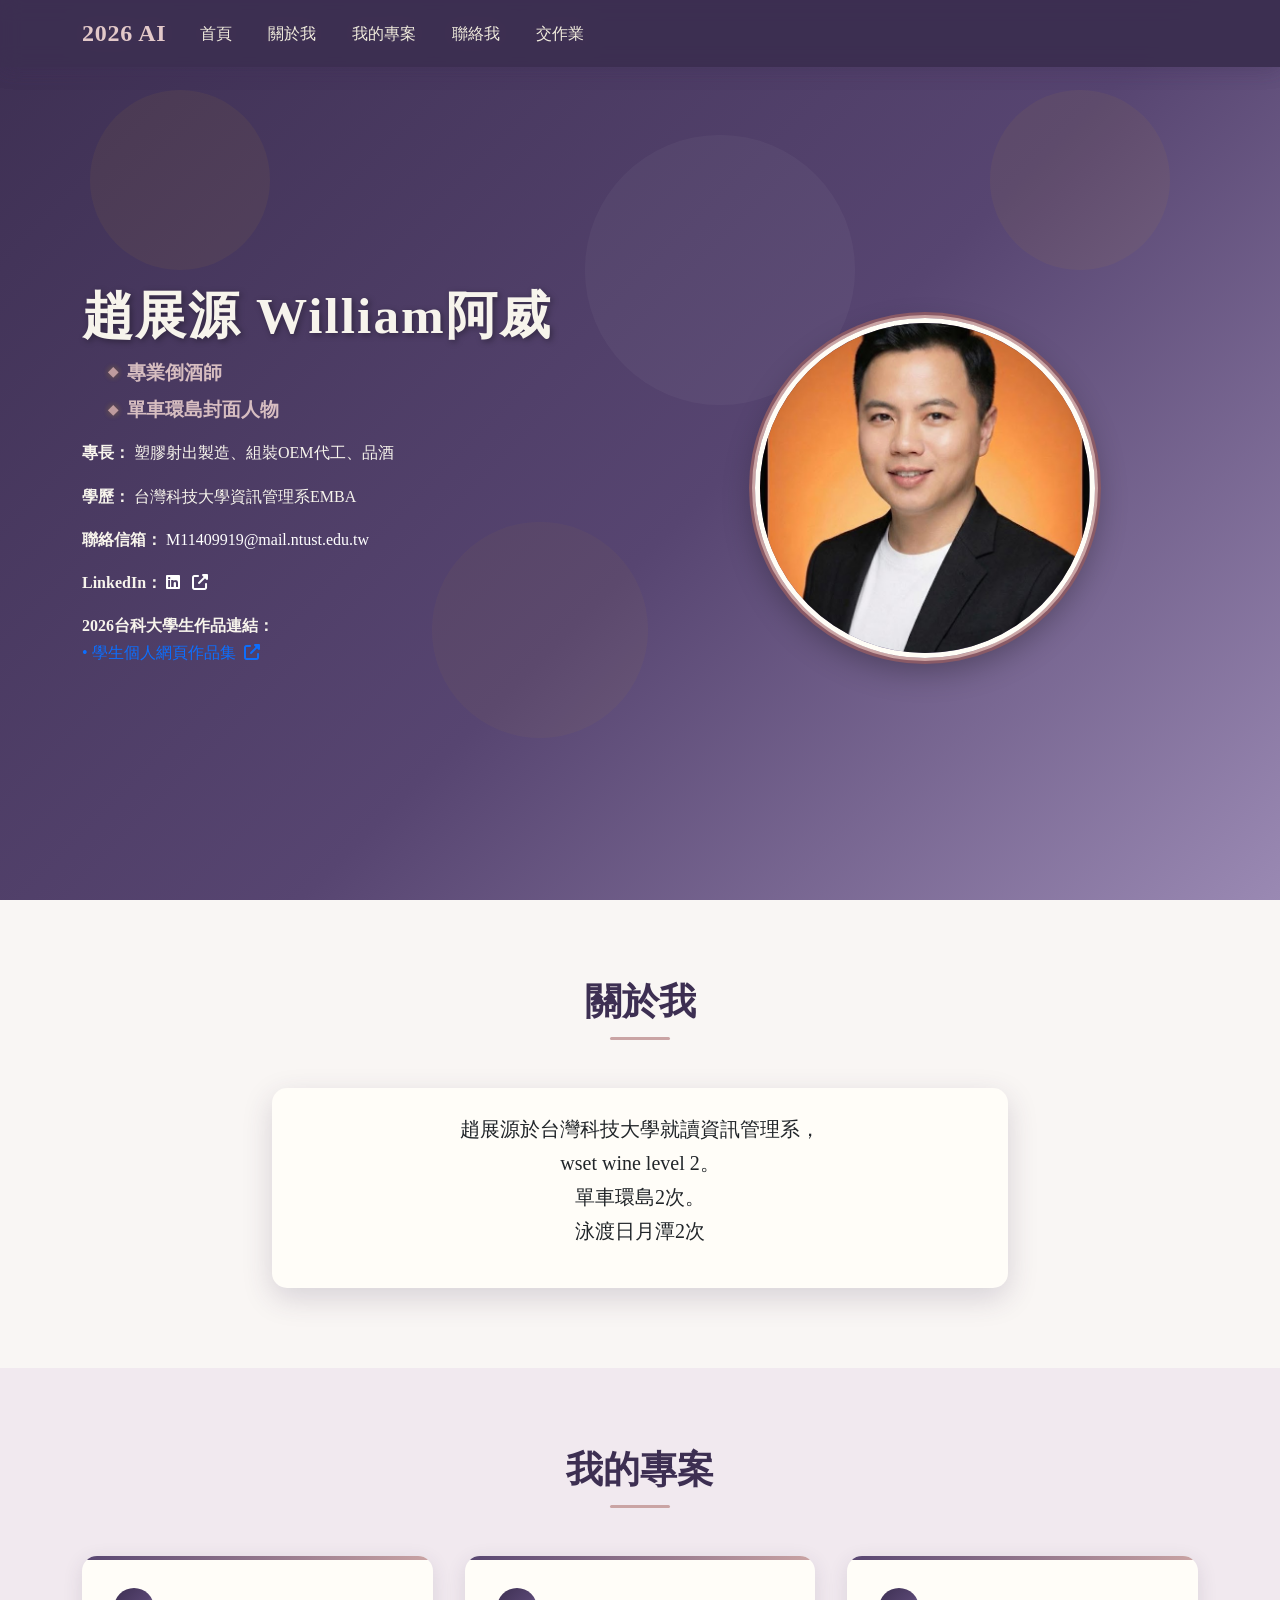
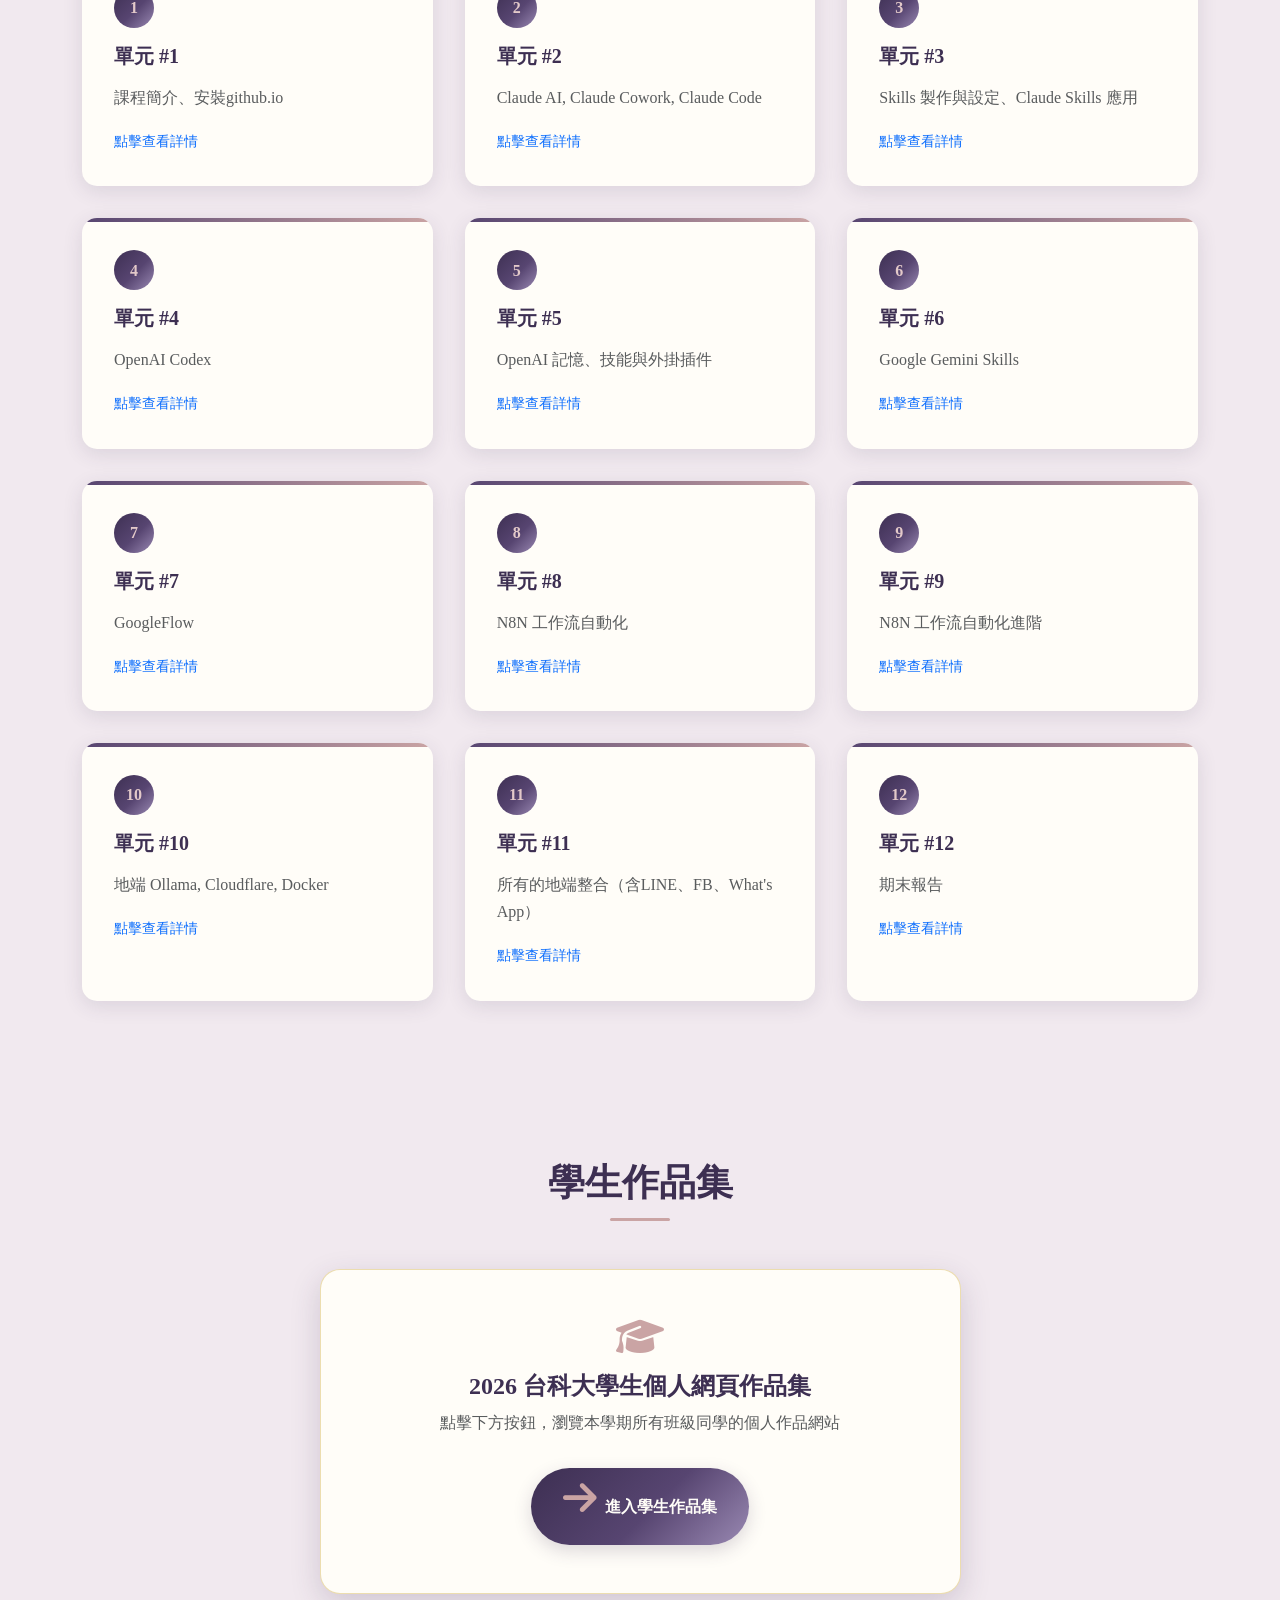
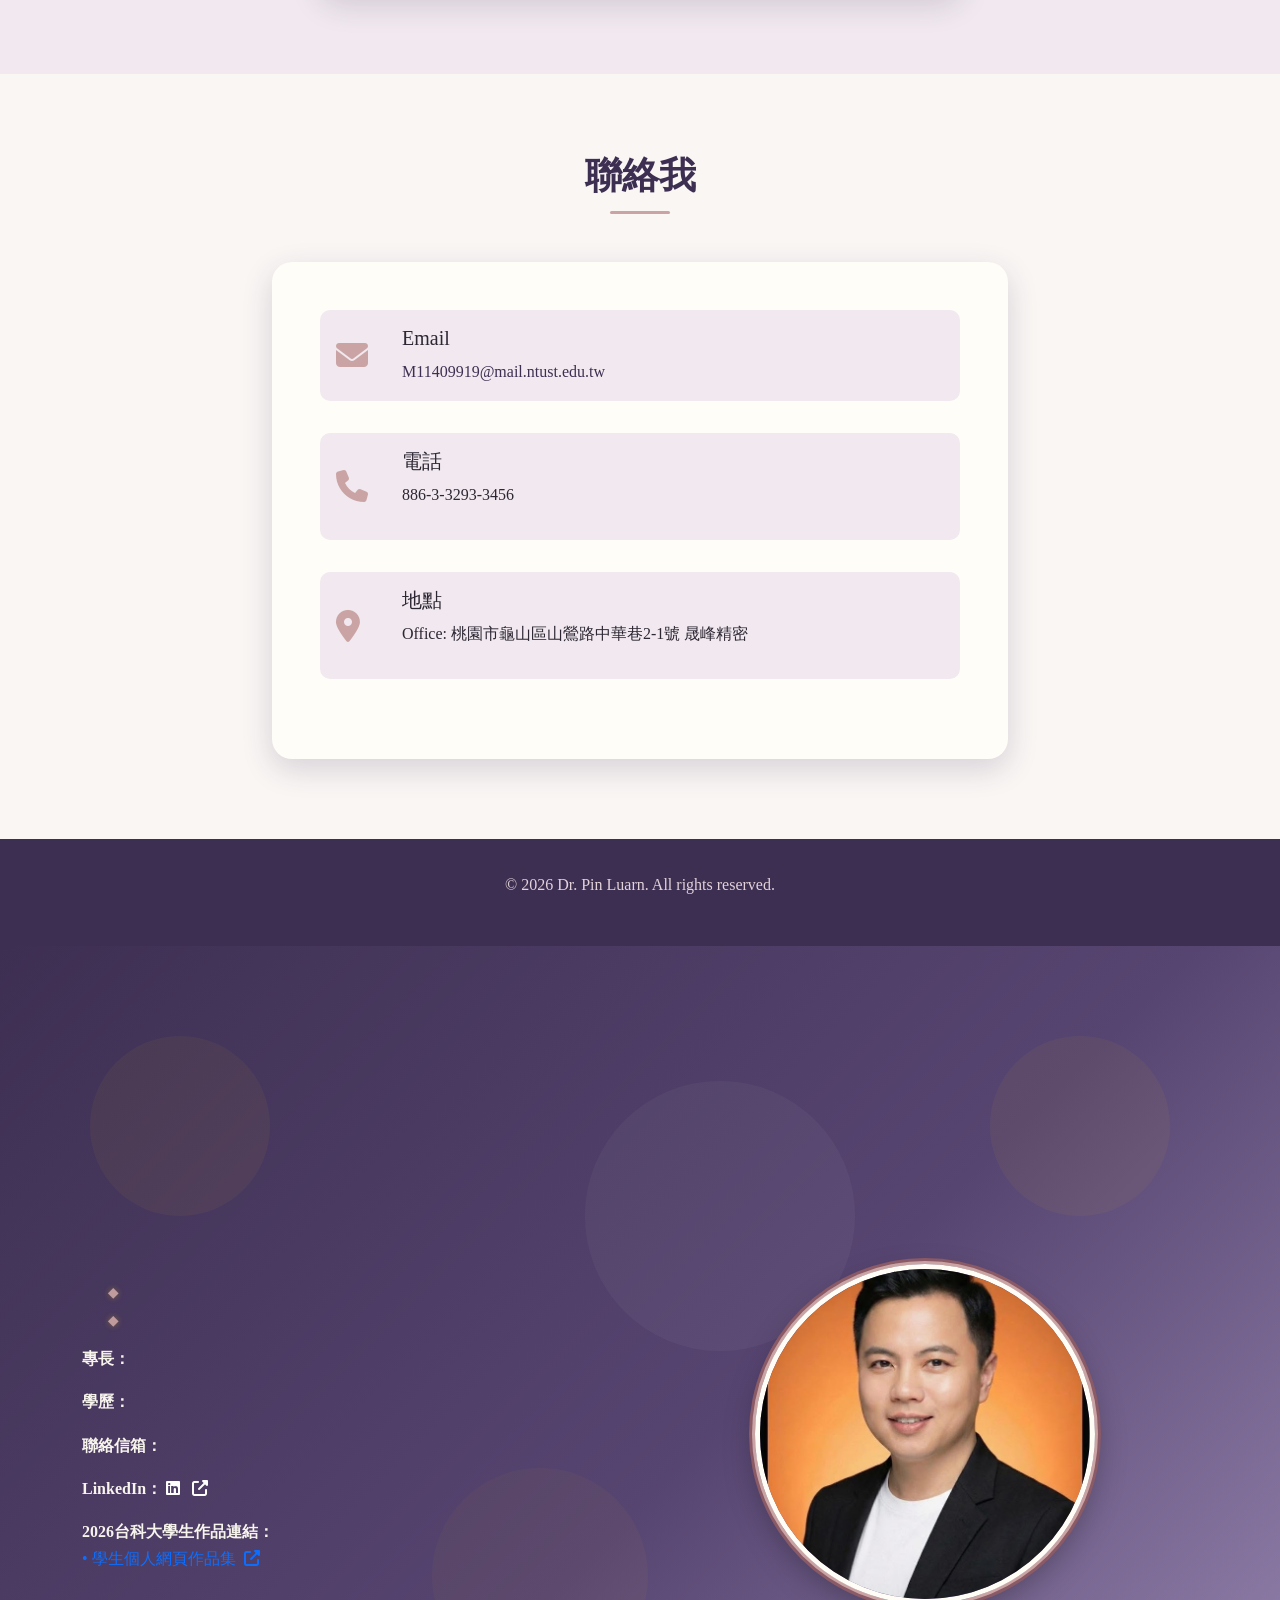
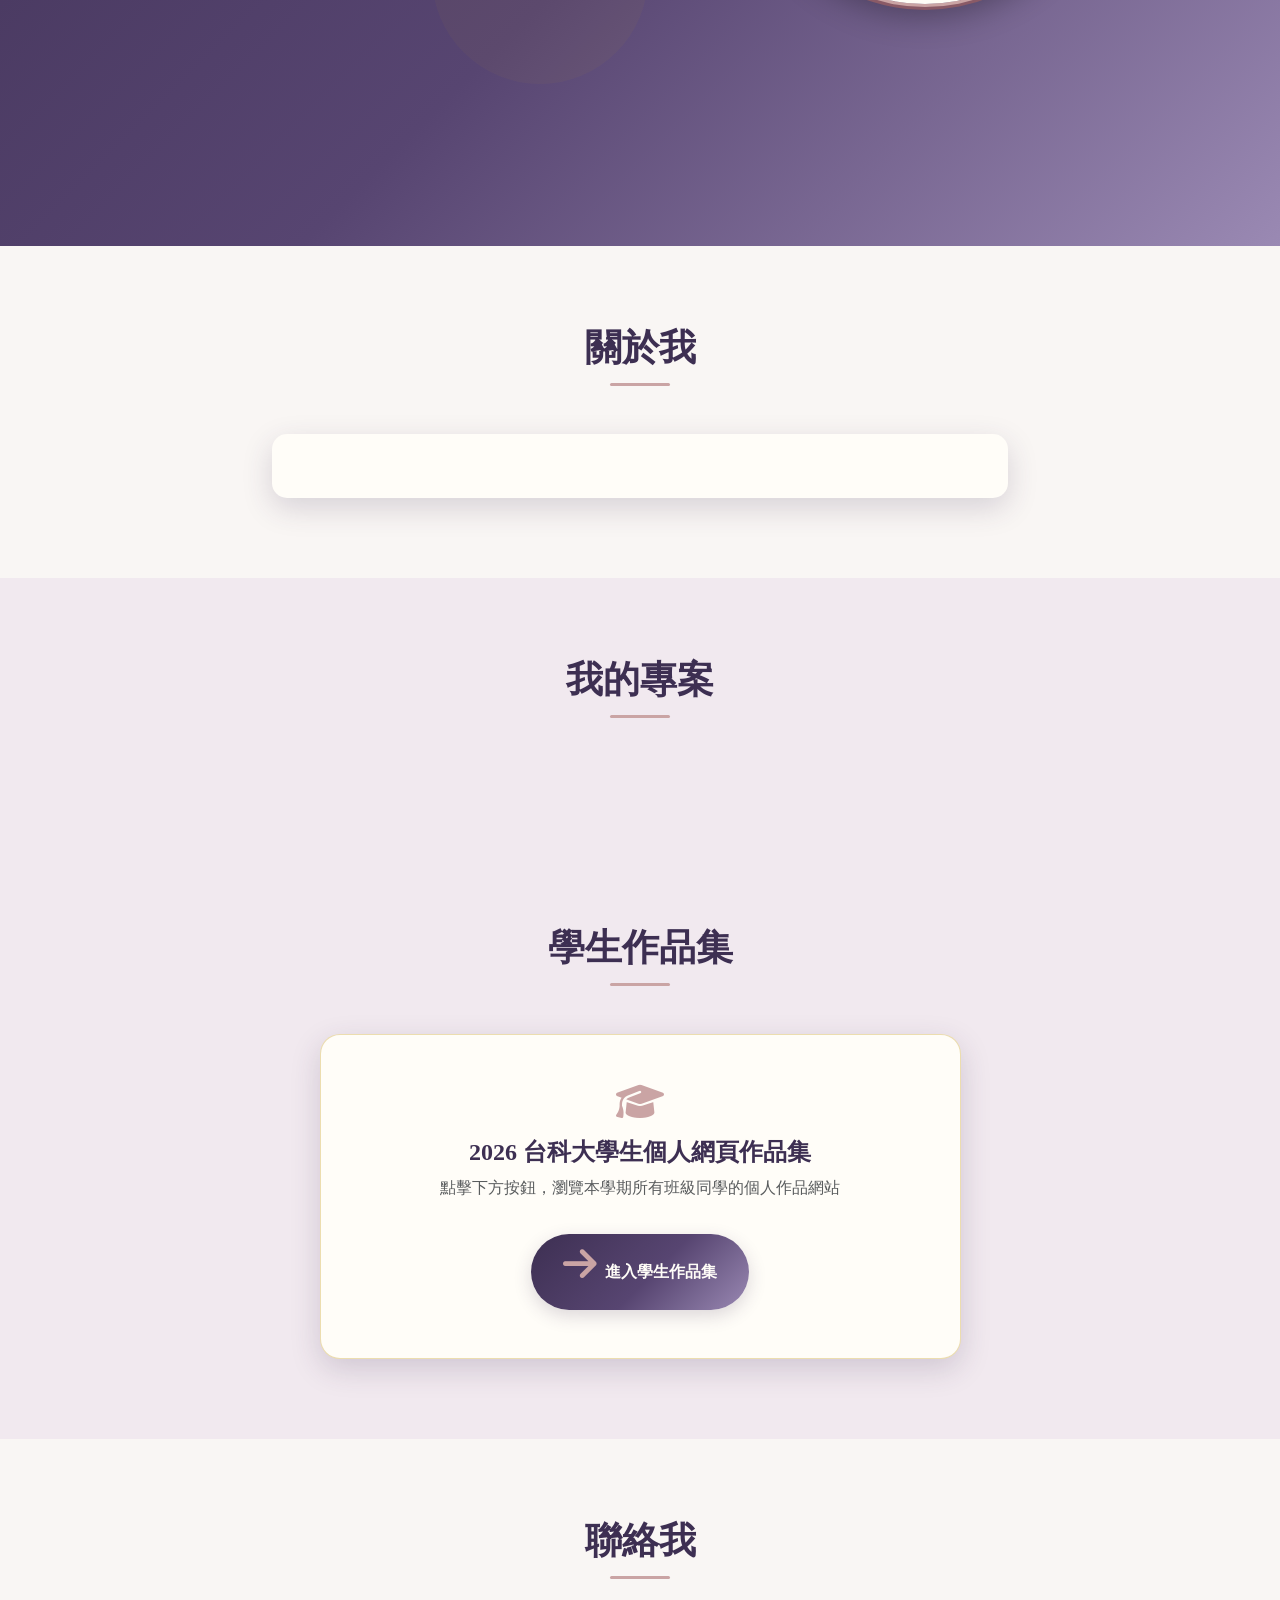
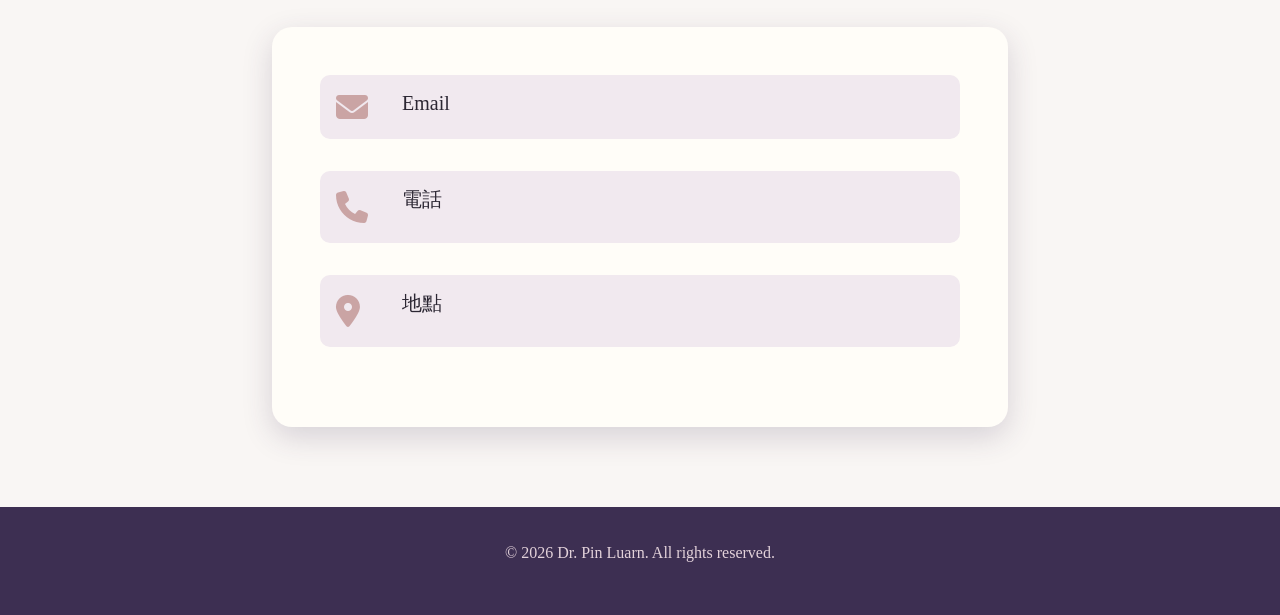
==== commit d2c06469: "Update index.html" ====
--- a/index.html
+++ b/index.html
@@ -133,325 +133,6 @@
                         <h4 style="color: var(--navy-deep); font-weight: 700;">2026 台科大學生個人網頁作品集</h4>
                         <p class="text-muted mt-2">點擊下方按鈕，瀏覽本學期所有班級同學的個人作品網站</p>
                         <a href="https://2026hai.github.io/student.html" target="_blank" class="btn-elegant">
-                            <i class="fas fa-arrow-right"></i> 進入學生作品集
-                        </a>
-                    </div>
-                </div>
-            </div>
-        </div>
-    </section>
-
-    <!-- Contact Section -->
-    <section id="contact" class="section">
-        <div class="container">
-            <h2 class="section-title">聯絡我</h2>
-            <div class="row justify-content-center">
-                <div class="col-lg-8">
-                    <div class="contact-info fade-in">
-                        <div class="contact-item">
-                            <i class="fas fa-envelope"></i>
-                            <div>
-                                <h5>Email</h5>
-                                <a id="contact-email1" href=""></a>
-                            </div>
-                        </div>
-                        <div class="contact-item">
-                            <i class="fas fa-phone"></i>
-                            <div>
-                                <h5>電話</h5>
-                                <p id="contact-phone"></p>
-                            </div>
-                        </div>
-                        <div class="contact-item">
-                            <i class="fas fa-map-marker-alt"></i>
-                            <div>
-                                <h5>地點</h5>
-                                <p id="contact-location"></p>
-                            </div>
-                        </div>
-                    </div>
-                </div>
-            </div>
-        </div>
-    </section>
-
-    <!-- Footer -->
-    <footer class="footer">
-        <div class="container">
-            <p>&copy; 2026 Dr. Pin Luarn. All rights reserved.</p>
-        </div>
-    </footer>
-
-    <!-- Bootstrap JS -->
-    <script data-cfasync="false" src="/cdn-cgi/scripts/5c5dd728/cloudflare-static/email-decode.min.js"></script><script src="https://cdnjs.cloudflare.com/ajax/libs/bootstrap/5.3.0/js/bootstrap.bundle.min.js"></script>
-
-    <script>
-        
-
-        // Project data
-        const projects = [
-            {id: 1, title: '單元 #1', description: '課程簡介、安裝github.io'},
-            {id: 2, title: '單元 #2', description: 'Claude AI, Claude Cowork, Claude Code'},
-            {id: 3, title: '單元 #3', description: 'Skills 製作與設定、Claude Skills 應用'},
-            {id: 4, title: '單元 #4', description: 'OpenAI Codex'},
-            {id: 5, title: '單元 #5', description: 'OpenAI 記憶、技能與外掛插件'},
-            {id: 6, title: '單元 #6', description: 'Google Gemini Skills'},
-            {id: 7, title: '單元 #7', description: 'GoogleFlow'},
-            {id: 8, title: '單元 #8', description: 'N8N 工作流自動化'},
-            {id: 9, title: '單元 #9', description: 'N8N 工作流自動化進階'},
-            {id: 10, title: '單元 #10', description: '地端 Ollama, Cloudflare, Docker'},
-            {id: 11, title: '單元 #11', description: "所有的地端整合（含LINE、FB、What's App）"},
-            {id: 12, title: '單元 #12', description: '期末報告'}
-        ];
-
-        // Initialize page
-        document.addEventListener('DOMContentLoaded', function() {
-            loadProfileData();
-            renderProjects();
-            initScrollAnimations();
-            initSmoothScrolling();
-        });
-
-        // Load profile data
-        function loadProfileData() {
-            // Update home section
-            document.getElementById('name').textContent = profileData.name;
-            document.getElementById('title1').textContent = profileData.title1;
-            document.getElementById('title2').textContent = profileData.title2;
-            document.getElementById('expertise').textContent = profileData.expertise;
-            document.getElementById('education').textContent = profileData.education;
-            document.getElementById('email').textContent = profileData.email;
-            document.getElementById('email').href = `mailto:${profileData.email}`;
-            document.getElementById('linkedin').href = profileData.linkedin;
-            document.getElementById('linkedin-text').textContent = profileData.linkedin;
-            const aboutText = [profileData.about1, profileData.about2, profileData.about3, profileData.about4]
-                .filter(text => text && text.trim()) // Remove empty parts
-                .join(' ');
-            document.getElementById('about-text').innerHTML = aboutText;
-            document.getElementById('contact-email1').textContent = profileData.email;
-            document.getElementById('contact-email1').href = `mailto:${profileData.email}`;
-            document.getElementById('contact-phone').textContent = profileData.phone;
-            document.getElementById('contact-location').innerHTML = profileData.location;
-        }
-
-        // Render projects
-        function renderProjects() {
-            const grid = document.getElementById('projects-grid');
-
-            grid.innerHTML = projects.map(project => {
-                return `
-                    <div class="project-card" onclick="openProject(${project.id})">
-                        <div class="project-number">${project.id}</div>
-                        <h5>${project.title}</h5>
-                        <p class="text-muted">${project.description}</p>
-                        <small class="text-primary">點擊查看詳情</small>
-                    </div>
-                `;
-            }).join('');
-        }
-
-        // Open project details
-        function openProject(id) {
-            // Navigate to unit.html with unit ID as parameter
-            window.open(`unit.html?unit=${id}`, '_blank');
-        }
-
-        // Scroll animations
-        function initScrollAnimations() {
-            const observerOptions = {
-                threshold: 0.1,
-                rootMargin: '0px 0px -50px 0px'
-            };
-
-            const observer = new IntersectionObserver((entries) => {
-                entries.forEach(entry => {
-                    if (entry.isIntersecting) {
-                        entry.target.classList.add('visible');
-                    }
-                });
-            }, observerOptions);
-
-            document.querySelectorAll('.fade-in').forEach(el => {
-                observer.observe(el);
-            });
-        }
-
-        // Smooth scrolling for navigation links
-        function initSmoothScrolling() {
-            document.querySelectorAll('a[href^="#"]').forEach(anchor => {
-                anchor.addEventListener('click', function (e) {
-                    e.preventDefault();
-                    const target = document.querySelector(this.getAttribute('href'));
-                    if (target) {
-                        const headerOffset = 70;
-                        const elementPosition = target.getBoundingClientRect().top;
-                        const offsetPosition = elementPosition + window.pageYOffset - headerOffset;
-
-                        window.scrollTo({
-                            top: offsetPosition,
-                            behavior: 'smooth'
-                        });
-                    }
-                });
-            });
-        }
-
-        // Navbar background on scroll
-        window.addEventListener('scroll', function() {
-            const navbar = document.querySelector('.navbar');
-            if (window.scrollY > 50) {
-                navbar.style.background = 'rgba(255,255,255,0.98)';
-            } else {
-                navbar.style.background = 'rgba(255,255,255,0.95)';
-            }
-        });
-// ====== User Profile Data Section - Please modify the content below ======
-        const profileData = {
-            name: "Professor 欒斌",
-            title1: "全球前 2% 頂尖科學家",
-            title2: "2024 全國師鐸獎得主",
-            expertise: "電子商務、網路行銷、AI應用",
-            education: "美國威斯康辛大學麥迪遜校區工業工程博士",
-            email: "luarn@mail.ntust.edu.tw",
-            linkedin: "https://pse.is/8nn88y",
-            about1: "欒斌教授於東海大學取得工業工程學士學位，<br>",
-            about2: "於美國威斯康辛大學麥迪遜分校取得工業工程碩士及博士學位。<br>",
-            about3: "2020~2025連續6年，史丹佛大學評選全球前2%頂尖科學家。<br>",
-            about4: "2024 榮獲總統頒發全國師鐸獎", 
-            phone: "886-2-2737-6754",
-            location: "Office: 台北市基隆路四段43號 台灣科技大學 T2-409"
-        };
-    </script>
-</body>
-</html>
-    <meta name="viewport" content="width=device-width, initial-scale=1.0">
-    <title>欒斌教授 | 2026 AI 個人網站</title>
-    <link href="https://cdnjs.cloudflare.com/ajax/libs/bootstrap/5.3.0/css/bootstrap.min.css" rel="stylesheet">
-    <link href="https://cdnjs.cloudflare.com/ajax/libs/font-awesome/6.4.0/css/all.min.css" rel="stylesheet">
-    <link rel="stylesheet" href="style.css">
-    <link rel="icon" type="image/x-icon" href="favicon.ico">
-</head>
-<!-- chatbot 暫時隱藏，未來啟用時取消下方註解並確認檔名為 chatbot.js -->
-<!-- <script src="chatbot.js"></script> -->
-<body>
-    <!-- Navigation -->
-    <nav class="navbar navbar-expand-lg fixed-top">
-        <div class="container">
-            <a class="navbar-brand" href="#home">2026 AI</a>
-
-            <button class="navbar-toggler" type="button" data-bs-toggle="collapse" data-bs-target="#navbarNav">
-                <span class="navbar-toggler-icon"></span>
-            </button>
-
-            <div class="collapse navbar-collapse" id="navbarNav">
-                <ul class="navbar-nav me-auto">
-                    <li class="nav-item">
-                        <a class="nav-link" href="#home">首頁</a>
-                    </li>
-                    <li class="nav-item">
-                        <a class="nav-link" href="#about">關於我</a>
-                    </li>
-                    <li class="nav-item">
-                        <a class="nav-link" href="#projects">我的專案</a>
-                    </li>
-                    <li class="nav-item">
-                        <a class="nav-link" href="#contact">聯絡我</a>
-                    </li>
-                    <li class="nav-item">
-                        <a class="nav-link" href="homework.html">交作業</a>
-                    </li>
-                </ul>
-            </div>
-        </div>
-    </nav>
-
-    <!-- Hero Section -->
-    <section id="home" class="hero">
-        <div class="container">
-            <div class="row align-items-center">
-                <div class="col-lg-6 hero-content fade-in">
-                    <h1 id="name"></h1>
-                    <div class="titles-container">
-                        <p class="subtitle title-line" id="title1"></p>
-                        <p class="subtitle title-line" id="title2"></p>
-                    </div>
-                    <div class="mb-3">
-                        <strong>專長：</strong>
-                        <span id="expertise"></span>
-                    </div>
-                    <div class="mb-3">
-                        <strong>學歷：</strong>
-                        <span id="education"></span>
-                    </div>
-                    <div class="mb-3">
-                        <strong>聯絡信箱：</strong>
-                        <a href="/cdn-cgi/l/email-protection#a9" class="text-white" id="email"></a>
-                    </div>
-                    <div class="mb-3">
-                        <strong>LinkedIn：</strong>
-                        <a href="" target="_blank" class="text-white" id="linkedin">
-                            <i class="fab fa-linkedin me-1"></i>
-                            <span id="linkedin-text"></span>
-                            <i class="fas fa-external-link-alt ms-1"></i>
-                        </a>
-                    </div>
-                    <div class="mb-4 student-links">
-                        <strong>2026台科大學生作品連結：</strong>
-                        <div class="student-link-item">
-                            <a href="student.html" target="_blank">
-                                • 學生個人網頁作品集
-                                <i class="fas fa-external-link-alt ms-1"></i>
-                            </a>
-                        </div>
-                    </div>
-                </div>
-                <div class="col-lg-6 text-center fade-in">
-                    <img src="mypic.jpg" alt="mypic" class="profile-img">
-                </div>
-            </div>
-        </div>
-    </section>
-
-    <!-- About Section -->
-    <section id="about" class="section">
-        <div class="container">
-            <h2 class="section-title">關於我</h2>
-            <div class="row justify-content-center">
-                <div class="col-lg-8">
-                    <div class="card fade-in">
-                        <div class="card-body p-4">
-                            <p class="lead text-center" id="about-text">
-                            </p>
-                        </div>
-                    </div>
-                </div>
-            </div>
-        </div>
-    </section>
-
-    <!-- Projects Section -->
-    <section id="projects" class="section bg-light">
-        <div class="container">
-            <h2 class="section-title">我的專案</h2>
-
-            <!-- Projects Grid -->
-            <div class="project-grid fade-in" id="projects-grid">
-                <!-- Projects will be dynamically generated -->
-            </div>
-        </div>
-    </section>
-
-    <!-- Student Portfolio Section -->
-    <section id="portfolio" class="section bg-light">
-        <div class="container">
-            <h2 class="section-title">學生作品集</h2>
-            <div class="row justify-content-center">
-                <div class="col-lg-7">
-                    <div class="portfolio-cta fade-in">
-                        <i class="fas fa-graduation-cap"></i>
-                        <h4 style="color: var(--navy-deep); font-weight: 700;">2026 台科大學生個人網頁作品集</h4>
-                        <p class="text-muted mt-2">點擊下方按鈕，瀏覽本學期所有班級同學的個人作品網站</p>
-                        <a href="student.html" target="_blank" class="btn-elegant">
                             <i class="fas fa-arrow-right"></i> 進入學生作品集
                         </a>
                     </div>
@@ -644,3 +325,323 @@
     </script>
 </body>
 </html>
+    <meta name="viewport" content="width=device-width, initial-scale=1.0">
+    <title>欒斌教授 | 2026 AI 個人網站</title>
+    <link href="https://cdnjs.cloudflare.com/ajax/libs/bootstrap/5.3.0/css/bootstrap.min.css" rel="stylesheet">
+    <link href="https://cdnjs.cloudflare.com/ajax/libs/font-awesome/6.4.0/css/all.min.css" rel="stylesheet">
+    <link rel="stylesheet" href="style.css">
+    <link rel="icon" type="image/x-icon" href="favicon.ico">
+</head>
+<!-- chatbot 暫時隱藏，未來啟用時取消下方註解並確認檔名為 chatbot.js -->
+<!-- <script src="chatbot.js"></script> -->
+<body>
+    <!-- Navigation -->
+    <nav class="navbar navbar-expand-lg fixed-top">
+        <div class="container">
+            <a class="navbar-brand" href="#home">2026 AI</a>
+
+            <button class="navbar-toggler" type="button" data-bs-toggle="collapse" data-bs-target="#navbarNav">
+                <span class="navbar-toggler-icon"></span>
+            </button>
+
+            <div class="collapse navbar-collapse" id="navbarNav">
+                <ul class="navbar-nav me-auto">
+                    <li class="nav-item">
+                        <a class="nav-link" href="#home">首頁</a>
+                    </li>
+                    <li class="nav-item">
+                        <a class="nav-link" href="#about">關於我</a>
+                    </li>
+                    <li class="nav-item">
+                        <a class="nav-link" href="#projects">我的專案</a>
+                    </li>
+                    <li class="nav-item">
+                        <a class="nav-link" href="#contact">聯絡我</a>
+                    </li>
+                    <li class="nav-item">
+                        <a class="nav-link" href="homework.html">交作業</a>
+                    </li>
+                </ul>
+            </div>
+        </div>
+    </nav>
+
+    <!-- Hero Section -->
+    <section id="home" class="hero">
+        <div class="container">
+            <div class="row align-items-center">
+                <div class="col-lg-6 hero-content fade-in">
+                    <h1 id="name"></h1>
+                    <div class="titles-container">
+                        <p class="subtitle title-line" id="title1"></p>
+                        <p class="subtitle title-line" id="title2"></p>
+                    </div>
+                    <div class="mb-3">
+                        <strong>專長：</strong>
+                        <span id="expertise"></span>
+                    </div>
+                    <div class="mb-3">
+                        <strong>學歷：</strong>
+                        <span id="education"></span>
+                    </div>
+                    <div class="mb-3">
+                        <strong>聯絡信箱：</strong>
+                        <a href="/cdn-cgi/l/email-protection#a9" class="text-white" id="email"></a>
+                    </div>
+                    <div class="mb-3">
+                        <strong>LinkedIn：</strong>
+                        <a href="" target="_blank" class="text-white" id="linkedin">
+                            <i class="fab fa-linkedin me-1"></i>
+                            <span id="linkedin-text"></span>
+                            <i class="fas fa-external-link-alt ms-1"></i>
+                        </a>
+                    </div>
+                    <div class="mb-4 student-links">
+                        <strong>2026台科大學生作品連結：</strong>
+                        <div class="student-link-item">
+                            <a href="student.html" target="_blank">
+                                • 學生個人網頁作品集
+                                <i class="fas fa-external-link-alt ms-1"></i>
+                            </a>
+                        </div>
+                    </div>
+                </div>
+                <div class="col-lg-6 text-center fade-in">
+                    <img src="mypic.jpg" alt="mypic" class="profile-img">
+                </div>
+            </div>
+        </div>
+    </section>
+
+    <!-- About Section -->
+    <section id="about" class="section">
+        <div class="container">
+            <h2 class="section-title">關於我</h2>
+            <div class="row justify-content-center">
+                <div class="col-lg-8">
+                    <div class="card fade-in">
+                        <div class="card-body p-4">
+                            <p class="lead text-center" id="about-text">
+                            </p>
+                        </div>
+                    </div>
+                </div>
+            </div>
+        </div>
+    </section>
+
+    <!-- Projects Section -->
+    <section id="projects" class="section bg-light">
+        <div class="container">
+            <h2 class="section-title">我的專案</h2>
+
+            <!-- Projects Grid -->
+            <div class="project-grid fade-in" id="projects-grid">
+                <!-- Projects will be dynamically generated -->
+            </div>
+        </div>
+    </section>
+
+    <!-- Student Portfolio Section -->
+    <section id="portfolio" class="section bg-light">
+        <div class="container">
+            <h2 class="section-title">學生作品集</h2>
+            <div class="row justify-content-center">
+                <div class="col-lg-7">
+                    <div class="portfolio-cta fade-in">
+                        <i class="fas fa-graduation-cap"></i>
+                        <h4 style="color: var(--navy-deep); font-weight: 700;">2026 台科大學生個人網頁作品集</h4>
+                        <p class="text-muted mt-2">點擊下方按鈕，瀏覽本學期所有班級同學的個人作品網站</p>
+                        <a href="student.html" target="_blank" class="btn-elegant">
+                            <i class="fas fa-arrow-right"></i> 進入學生作品集
+                        </a>
+                    </div>
+                </div>
+            </div>
+        </div>
+    </section>
+
+    <!-- Contact Section -->
+    <section id="contact" class="section">
+        <div class="container">
+            <h2 class="section-title">聯絡我</h2>
+            <div class="row justify-content-center">
+                <div class="col-lg-8">
+                    <div class="contact-info fade-in">
+                        <div class="contact-item">
+                            <i class="fas fa-envelope"></i>
+                            <div>
+                                <h5>Email</h5>
+                                <a id="contact-email1" href=""></a>
+                            </div>
+                        </div>
+                        <div class="contact-item">
+                            <i class="fas fa-phone"></i>
+                            <div>
+                                <h5>電話</h5>
+                                <p id="contact-phone"></p>
+                            </div>
+                        </div>
+                        <div class="contact-item">
+                            <i class="fas fa-map-marker-alt"></i>
+                            <div>
+                                <h5>地點</h5>
+                                <p id="contact-location"></p>
+                            </div>
+                        </div>
+                    </div>
+                </div>
+            </div>
+        </div>
+    </section>
+
+    <!-- Footer -->
+    <footer class="footer">
+        <div class="container">
+            <p>&copy; 2026 Dr. Pin Luarn. All rights reserved.</p>
+        </div>
+    </footer>
+
+    <!-- Bootstrap JS -->
+    <script data-cfasync="false" src="/cdn-cgi/scripts/5c5dd728/cloudflare-static/email-decode.min.js"></script><script src="https://cdnjs.cloudflare.com/ajax/libs/bootstrap/5.3.0/js/bootstrap.bundle.min.js"></script>
+
+    <script>
+        
+
+        // Project data
+        const projects = [
+            {id: 1, title: '單元 #1', description: '課程簡介、安裝github.io'},
+            {id: 2, title: '單元 #2', description: 'Claude AI, Claude Cowork, Claude Code'},
+            {id: 3, title: '單元 #3', description: 'Skills 製作與設定、Claude Skills 應用'},
+            {id: 4, title: '單元 #4', description: 'OpenAI Codex'},
+            {id: 5, title: '單元 #5', description: 'OpenAI 記憶、技能與外掛插件'},
+            {id: 6, title: '單元 #6', description: 'Google Gemini Skills'},
+            {id: 7, title: '單元 #7', description: 'GoogleFlow'},
+            {id: 8, title: '單元 #8', description: 'N8N 工作流自動化'},
+            {id: 9, title: '單元 #9', description: 'N8N 工作流自動化進階'},
+            {id: 10, title: '單元 #10', description: '地端 Ollama, Cloudflare, Docker'},
+            {id: 11, title: '單元 #11', description: "所有的地端整合（含LINE、FB、What's App）"},
+            {id: 12, title: '單元 #12', description: '期末報告'}
+        ];
+
+        // Initialize page
+        document.addEventListener('DOMContentLoaded', function() {
+            loadProfileData();
+            renderProjects();
+            initScrollAnimations();
+            initSmoothScrolling();
+        });
+
+        // Load profile data
+        function loadProfileData() {
+            // Update home section
+            document.getElementById('name').textContent = profileData.name;
+            document.getElementById('title1').textContent = profileData.title1;
+            document.getElementById('title2').textContent = profileData.title2;
+            document.getElementById('expertise').textContent = profileData.expertise;
+            document.getElementById('education').textContent = profileData.education;
+            document.getElementById('email').textContent = profileData.email;
+            document.getElementById('email').href = `mailto:${profileData.email}`;
+            document.getElementById('linkedin').href = profileData.linkedin;
+            document.getElementById('linkedin-text').textContent = profileData.linkedin;
+            const aboutText = [profileData.about1, profileData.about2, profileData.about3, profileData.about4]
+                .filter(text => text && text.trim()) // Remove empty parts
+                .join(' ');
+            document.getElementById('about-text').innerHTML = aboutText;
+            document.getElementById('contact-email1').textContent = profileData.email;
+            document.getElementById('contact-email1').href = `mailto:${profileData.email}`;
+            document.getElementById('contact-phone').textContent = profileData.phone;
+            document.getElementById('contact-location').innerHTML = profileData.location;
+        }
+
+        // Render projects
+        function renderProjects() {
+            const grid = document.getElementById('projects-grid');
+
+            grid.innerHTML = projects.map(project => {
+                return `
+                    <div class="project-card" onclick="openProject(${project.id})">
+                        <div class="project-number">${project.id}</div>
+                        <h5>${project.title}</h5>
+                        <p class="text-muted">${project.description}</p>
+                        <small class="text-primary">點擊查看詳情</small>
+                    </div>
+                `;
+            }).join('');
+        }
+
+        // Open project details
+        function openProject(id) {
+            // Navigate to unit.html with unit ID as parameter
+            window.open(`unit.html?unit=${id}`, '_blank');
+        }
+
+        // Scroll animations
+        function initScrollAnimations() {
+            const observerOptions = {
+                threshold: 0.1,
+                rootMargin: '0px 0px -50px 0px'
+            };
+
+            const observer = new IntersectionObserver((entries) => {
+                entries.forEach(entry => {
+                    if (entry.isIntersecting) {
+                        entry.target.classList.add('visible');
+                    }
+                });
+            }, observerOptions);
+
+            document.querySelectorAll('.fade-in').forEach(el => {
+                observer.observe(el);
+            });
+        }
+
+        // Smooth scrolling for navigation links
+        function initSmoothScrolling() {
+            document.querySelectorAll('a[href^="#"]').forEach(anchor => {
+                anchor.addEventListener('click', function (e) {
+                    e.preventDefault();
+                    const target = document.querySelector(this.getAttribute('href'));
+                    if (target) {
+                        const headerOffset = 70;
+                        const elementPosition = target.getBoundingClientRect().top;
+                        const offsetPosition = elementPosition + window.pageYOffset - headerOffset;
+
+                        window.scrollTo({
+                            top: offsetPosition,
+                            behavior: 'smooth'
+                        });
+                    }
+                });
+            });
+        }
+
+        // Navbar background on scroll
+        window.addEventListener('scroll', function() {
+            const navbar = document.querySelector('.navbar');
+            if (window.scrollY > 50) {
+                navbar.style.background = 'rgba(255,255,255,0.98)';
+            } else {
+                navbar.style.background = 'rgba(255,255,255,0.95)';
+            }
+        });
+// ====== User Profile Data Section - Please modify the content below ======
+        const profileData = {
+            name: "趙展源 William阿威",
+            title1: "專業倒酒師",
+            title2: "單車環島封面人物",
+            title3: "桃園蕭敬騰",
+            expertise: "塑膠射出製造、組裝OEM代工、品酒",
+            education: "台灣科技大學資訊管理系EMBA",
+            email: "M11409919@mail.ntust.edu.tw",
+            about1: "趙展源於台灣科技大學就讀資訊管理系，<br>",
+            about2: "wset wine level 2。<br>",
+            about3: "單車環島2次。<br>",
+            about4: "泳渡日月潭2次", 
+            about: "百岳8座單攻、日本富士山單攻、韓國漢拏山單攻", 
+            phone: "886-3-3293-3456",
+            location: "Office: 桃園市龜山區山鶯路中華巷2-1號 晟峰精密"
+        };
+    </script>
+</body>
+</html>
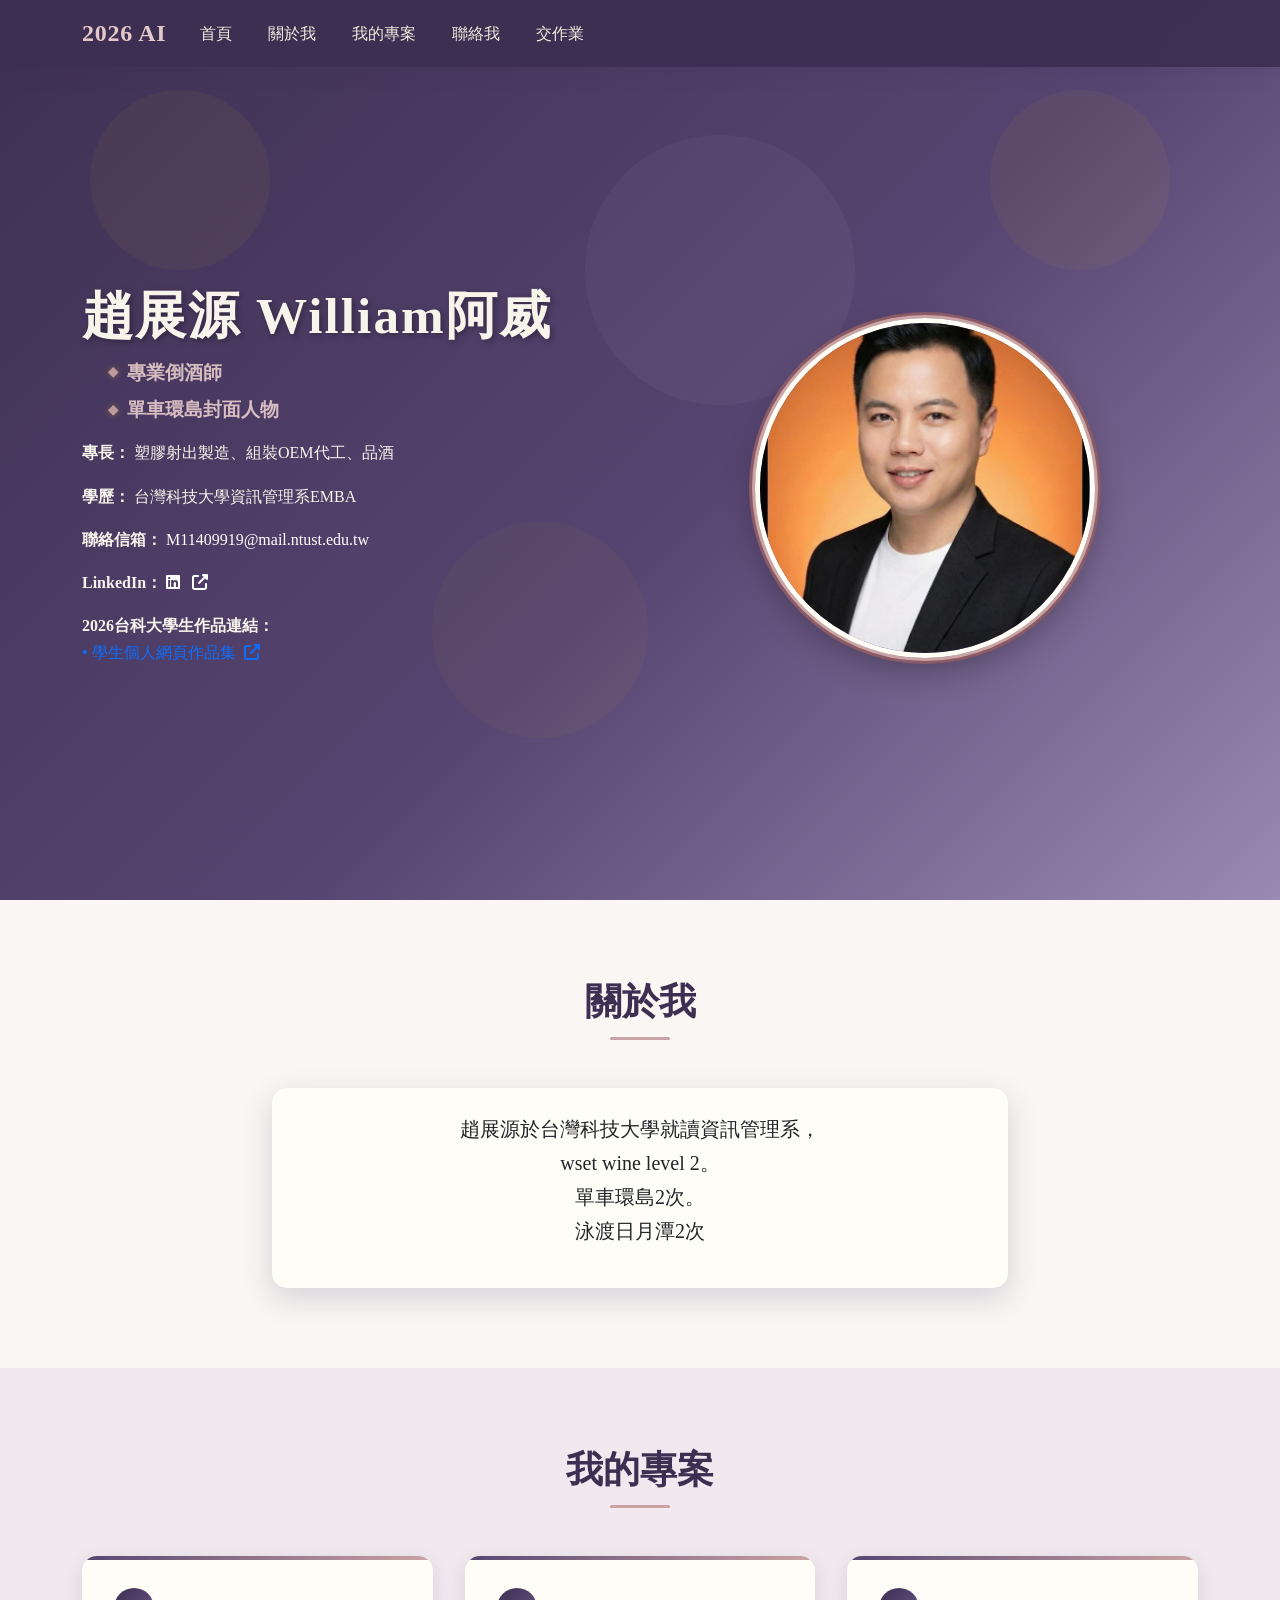
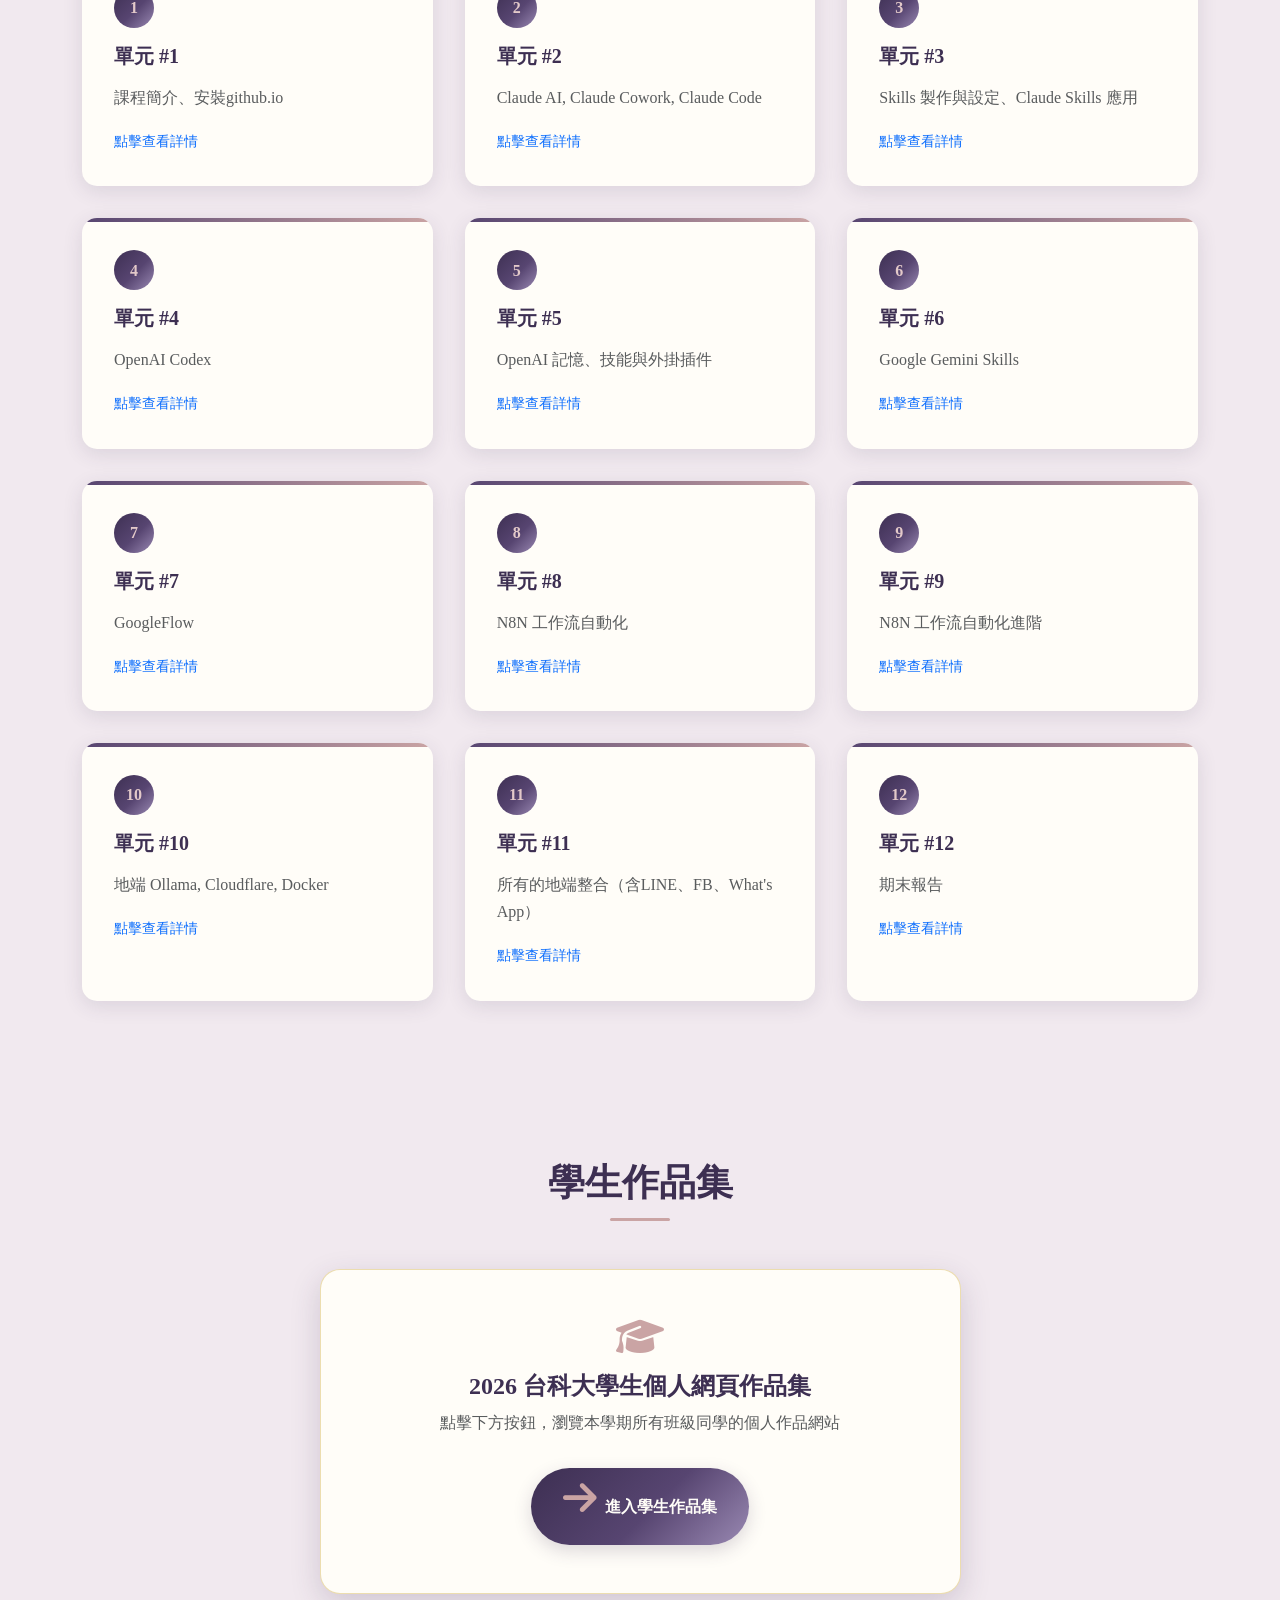
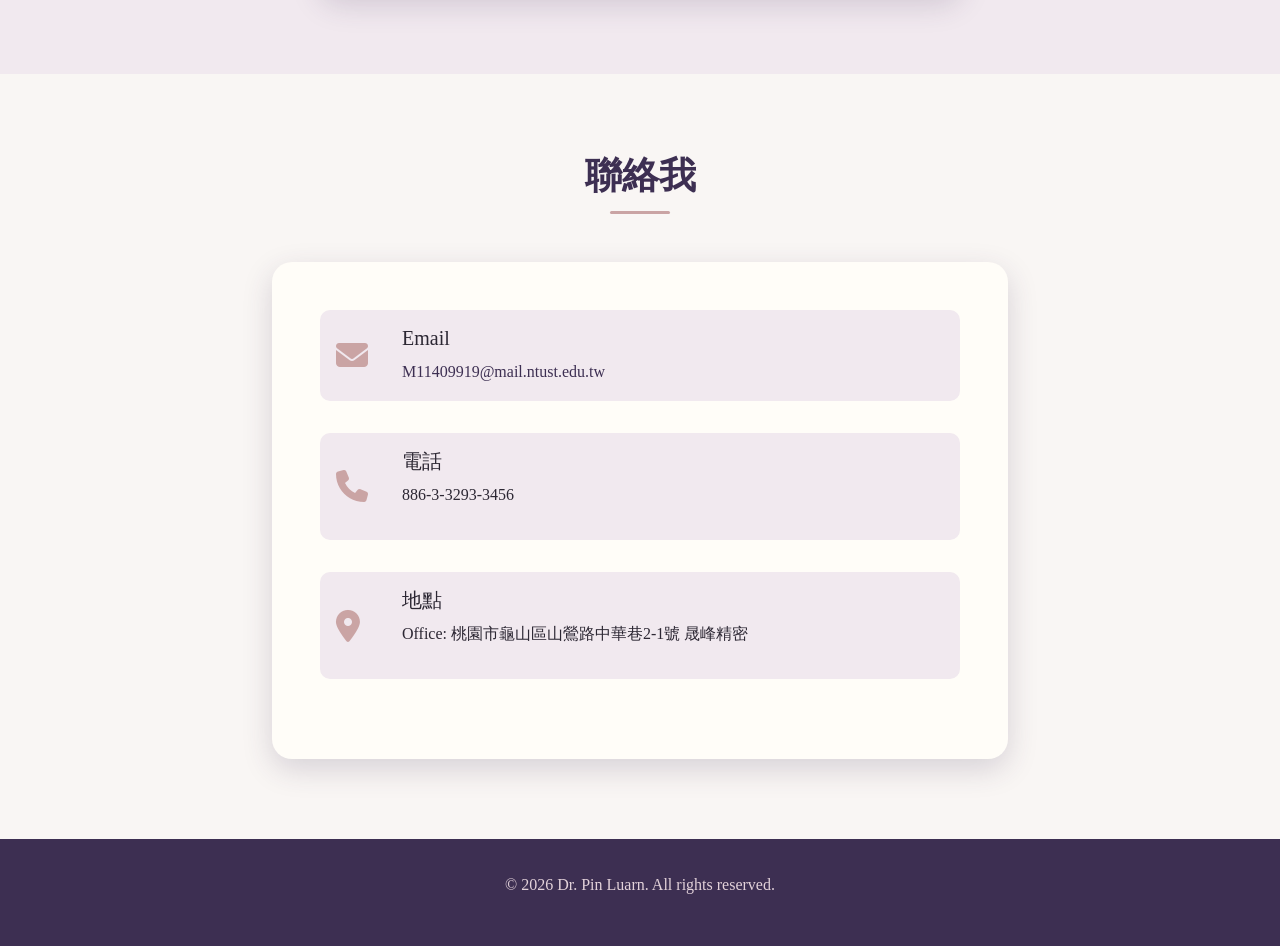
==== commit 215f5fdc: "Update index.html" ====
--- a/index.html
+++ b/index.html
@@ -325,323 +325,3 @@
     </script>
 </body>
 </html>
-    <meta name="viewport" content="width=device-width, initial-scale=1.0">
-    <title>欒斌教授 | 2026 AI 個人網站</title>
-    <link href="https://cdnjs.cloudflare.com/ajax/libs/bootstrap/5.3.0/css/bootstrap.min.css" rel="stylesheet">
-    <link href="https://cdnjs.cloudflare.com/ajax/libs/font-awesome/6.4.0/css/all.min.css" rel="stylesheet">
-    <link rel="stylesheet" href="style.css">
-    <link rel="icon" type="image/x-icon" href="favicon.ico">
-</head>
-<!-- chatbot 暫時隱藏，未來啟用時取消下方註解並確認檔名為 chatbot.js -->
-<!-- <script src="chatbot.js"></script> -->
-<body>
-    <!-- Navigation -->
-    <nav class="navbar navbar-expand-lg fixed-top">
-        <div class="container">
-            <a class="navbar-brand" href="#home">2026 AI</a>
-
-            <button class="navbar-toggler" type="button" data-bs-toggle="collapse" data-bs-target="#navbarNav">
-                <span class="navbar-toggler-icon"></span>
-            </button>
-
-            <div class="collapse navbar-collapse" id="navbarNav">
-                <ul class="navbar-nav me-auto">
-                    <li class="nav-item">
-                        <a class="nav-link" href="#home">首頁</a>
-                    </li>
-                    <li class="nav-item">
-                        <a class="nav-link" href="#about">關於我</a>
-                    </li>
-                    <li class="nav-item">
-                        <a class="nav-link" href="#projects">我的專案</a>
-                    </li>
-                    <li class="nav-item">
-                        <a class="nav-link" href="#contact">聯絡我</a>
-                    </li>
-                    <li class="nav-item">
-                        <a class="nav-link" href="homework.html">交作業</a>
-                    </li>
-                </ul>
-            </div>
-        </div>
-    </nav>
-
-    <!-- Hero Section -->
-    <section id="home" class="hero">
-        <div class="container">
-            <div class="row align-items-center">
-                <div class="col-lg-6 hero-content fade-in">
-                    <h1 id="name"></h1>
-                    <div class="titles-container">
-                        <p class="subtitle title-line" id="title1"></p>
-                        <p class="subtitle title-line" id="title2"></p>
-                    </div>
-                    <div class="mb-3">
-                        <strong>專長：</strong>
-                        <span id="expertise"></span>
-                    </div>
-                    <div class="mb-3">
-                        <strong>學歷：</strong>
-                        <span id="education"></span>
-                    </div>
-                    <div class="mb-3">
-                        <strong>聯絡信箱：</strong>
-                        <a href="/cdn-cgi/l/email-protection#a9" class="text-white" id="email"></a>
-                    </div>
-                    <div class="mb-3">
-                        <strong>LinkedIn：</strong>
-                        <a href="" target="_blank" class="text-white" id="linkedin">
-                            <i class="fab fa-linkedin me-1"></i>
-                            <span id="linkedin-text"></span>
-                            <i class="fas fa-external-link-alt ms-1"></i>
-                        </a>
-                    </div>
-                    <div class="mb-4 student-links">
-                        <strong>2026台科大學生作品連結：</strong>
-                        <div class="student-link-item">
-                            <a href="student.html" target="_blank">
-                                • 學生個人網頁作品集
-                                <i class="fas fa-external-link-alt ms-1"></i>
-                            </a>
-                        </div>
-                    </div>
-                </div>
-                <div class="col-lg-6 text-center fade-in">
-                    <img src="mypic.jpg" alt="mypic" class="profile-img">
-                </div>
-            </div>
-        </div>
-    </section>
-
-    <!-- About Section -->
-    <section id="about" class="section">
-        <div class="container">
-            <h2 class="section-title">關於我</h2>
-            <div class="row justify-content-center">
-                <div class="col-lg-8">
-                    <div class="card fade-in">
-                        <div class="card-body p-4">
-                            <p class="lead text-center" id="about-text">
-                            </p>
-                        </div>
-                    </div>
-                </div>
-            </div>
-        </div>
-    </section>
-
-    <!-- Projects Section -->
-    <section id="projects" class="section bg-light">
-        <div class="container">
-            <h2 class="section-title">我的專案</h2>
-
-            <!-- Projects Grid -->
-            <div class="project-grid fade-in" id="projects-grid">
-                <!-- Projects will be dynamically generated -->
-            </div>
-        </div>
-    </section>
-
-    <!-- Student Portfolio Section -->
-    <section id="portfolio" class="section bg-light">
-        <div class="container">
-            <h2 class="section-title">學生作品集</h2>
-            <div class="row justify-content-center">
-                <div class="col-lg-7">
-                    <div class="portfolio-cta fade-in">
-                        <i class="fas fa-graduation-cap"></i>
-                        <h4 style="color: var(--navy-deep); font-weight: 700;">2026 台科大學生個人網頁作品集</h4>
-                        <p class="text-muted mt-2">點擊下方按鈕，瀏覽本學期所有班級同學的個人作品網站</p>
-                        <a href="student.html" target="_blank" class="btn-elegant">
-                            <i class="fas fa-arrow-right"></i> 進入學生作品集
-                        </a>
-                    </div>
-                </div>
-            </div>
-        </div>
-    </section>
-
-    <!-- Contact Section -->
-    <section id="contact" class="section">
-        <div class="container">
-            <h2 class="section-title">聯絡我</h2>
-            <div class="row justify-content-center">
-                <div class="col-lg-8">
-                    <div class="contact-info fade-in">
-                        <div class="contact-item">
-                            <i class="fas fa-envelope"></i>
-                            <div>
-                                <h5>Email</h5>
-                                <a id="contact-email1" href=""></a>
-                            </div>
-                        </div>
-                        <div class="contact-item">
-                            <i class="fas fa-phone"></i>
-                            <div>
-                                <h5>電話</h5>
-                                <p id="contact-phone"></p>
-                            </div>
-                        </div>
-                        <div class="contact-item">
-                            <i class="fas fa-map-marker-alt"></i>
-                            <div>
-                                <h5>地點</h5>
-                                <p id="contact-location"></p>
-                            </div>
-                        </div>
-                    </div>
-                </div>
-            </div>
-        </div>
-    </section>
-
-    <!-- Footer -->
-    <footer class="footer">
-        <div class="container">
-            <p>&copy; 2026 Dr. Pin Luarn. All rights reserved.</p>
-        </div>
-    </footer>
-
-    <!-- Bootstrap JS -->
-    <script data-cfasync="false" src="/cdn-cgi/scripts/5c5dd728/cloudflare-static/email-decode.min.js"></script><script src="https://cdnjs.cloudflare.com/ajax/libs/bootstrap/5.3.0/js/bootstrap.bundle.min.js"></script>
-
-    <script>
-        
-
-        // Project data
-        const projects = [
-            {id: 1, title: '單元 #1', description: '課程簡介、安裝github.io'},
-            {id: 2, title: '單元 #2', description: 'Claude AI, Claude Cowork, Claude Code'},
-            {id: 3, title: '單元 #3', description: 'Skills 製作與設定、Claude Skills 應用'},
-            {id: 4, title: '單元 #4', description: 'OpenAI Codex'},
-            {id: 5, title: '單元 #5', description: 'OpenAI 記憶、技能與外掛插件'},
-            {id: 6, title: '單元 #6', description: 'Google Gemini Skills'},
-            {id: 7, title: '單元 #7', description: 'GoogleFlow'},
-            {id: 8, title: '單元 #8', description: 'N8N 工作流自動化'},
-            {id: 9, title: '單元 #9', description: 'N8N 工作流自動化進階'},
-            {id: 10, title: '單元 #10', description: '地端 Ollama, Cloudflare, Docker'},
-            {id: 11, title: '單元 #11', description: "所有的地端整合（含LINE、FB、What's App）"},
-            {id: 12, title: '單元 #12', description: '期末報告'}
-        ];
-
-        // Initialize page
-        document.addEventListener('DOMContentLoaded', function() {
-            loadProfileData();
-            renderProjects();
-            initScrollAnimations();
-            initSmoothScrolling();
-        });
-
-        // Load profile data
-        function loadProfileData() {
-            // Update home section
-            document.getElementById('name').textContent = profileData.name;
-            document.getElementById('title1').textContent = profileData.title1;
-            document.getElementById('title2').textContent = profileData.title2;
-            document.getElementById('expertise').textContent = profileData.expertise;
-            document.getElementById('education').textContent = profileData.education;
-            document.getElementById('email').textContent = profileData.email;
-            document.getElementById('email').href = `mailto:${profileData.email}`;
-            document.getElementById('linkedin').href = profileData.linkedin;
-            document.getElementById('linkedin-text').textContent = profileData.linkedin;
-            const aboutText = [profileData.about1, profileData.about2, profileData.about3, profileData.about4]
-                .filter(text => text && text.trim()) // Remove empty parts
-                .join(' ');
-            document.getElementById('about-text').innerHTML = aboutText;
-            document.getElementById('contact-email1').textContent = profileData.email;
-            document.getElementById('contact-email1').href = `mailto:${profileData.email}`;
-            document.getElementById('contact-phone').textContent = profileData.phone;
-            document.getElementById('contact-location').innerHTML = profileData.location;
-        }
-
-        // Render projects
-        function renderProjects() {
-            const grid = document.getElementById('projects-grid');
-
-            grid.innerHTML = projects.map(project => {
-                return `
-                    <div class="project-card" onclick="openProject(${project.id})">
-                        <div class="project-number">${project.id}</div>
-                        <h5>${project.title}</h5>
-                        <p class="text-muted">${project.description}</p>
-                        <small class="text-primary">點擊查看詳情</small>
-                    </div>
-                `;
-            }).join('');
-        }
-
-        // Open project details
-        function openProject(id) {
-            // Navigate to unit.html with unit ID as parameter
-            window.open(`unit.html?unit=${id}`, '_blank');
-        }
-
-        // Scroll animations
-        function initScrollAnimations() {
-            const observerOptions = {
-                threshold: 0.1,
-                rootMargin: '0px 0px -50px 0px'
-            };
-
-            const observer = new IntersectionObserver((entries) => {
-                entries.forEach(entry => {
-                    if (entry.isIntersecting) {
-                        entry.target.classList.add('visible');
-                    }
-                });
-            }, observerOptions);
-
-            document.querySelectorAll('.fade-in').forEach(el => {
-                observer.observe(el);
-            });
-        }
-
-        // Smooth scrolling for navigation links
-        function initSmoothScrolling() {
-            document.querySelectorAll('a[href^="#"]').forEach(anchor => {
-                anchor.addEventListener('click', function (e) {
-                    e.preventDefault();
-                    const target = document.querySelector(this.getAttribute('href'));
-                    if (target) {
-                        const headerOffset = 70;
-                        const elementPosition = target.getBoundingClientRect().top;
-                        const offsetPosition = elementPosition + window.pageYOffset - headerOffset;
-
-                        window.scrollTo({
-                            top: offsetPosition,
-                            behavior: 'smooth'
-                        });
-                    }
-                });
-            });
-        }
-
-        // Navbar background on scroll
-        window.addEventListener('scroll', function() {
-            const navbar = document.querySelector('.navbar');
-            if (window.scrollY > 50) {
-                navbar.style.background = 'rgba(255,255,255,0.98)';
-            } else {
-                navbar.style.background = 'rgba(255,255,255,0.95)';
-            }
-        });
-// ====== User Profile Data Section - Please modify the content below ======
-        const profileData = {
-            name: "趙展源 William阿威",
-            title1: "專業倒酒師",
-            title2: "單車環島封面人物",
-            title3: "桃園蕭敬騰",
-            expertise: "塑膠射出製造、組裝OEM代工、品酒",
-            education: "台灣科技大學資訊管理系EMBA",
-            email: "M11409919@mail.ntust.edu.tw",
-            about1: "趙展源於台灣科技大學就讀資訊管理系，<br>",
-            about2: "wset wine level 2。<br>",
-            about3: "單車環島2次。<br>",
-            about4: "泳渡日月潭2次", 
-            about: "百岳8座單攻、日本富士山單攻、韓國漢拏山單攻", 
-            phone: "886-3-3293-3456",
-            location: "Office: 桃園市龜山區山鶯路中華巷2-1號 晟峰精密"
-        };
-    </script>
-</body>
-</html>
